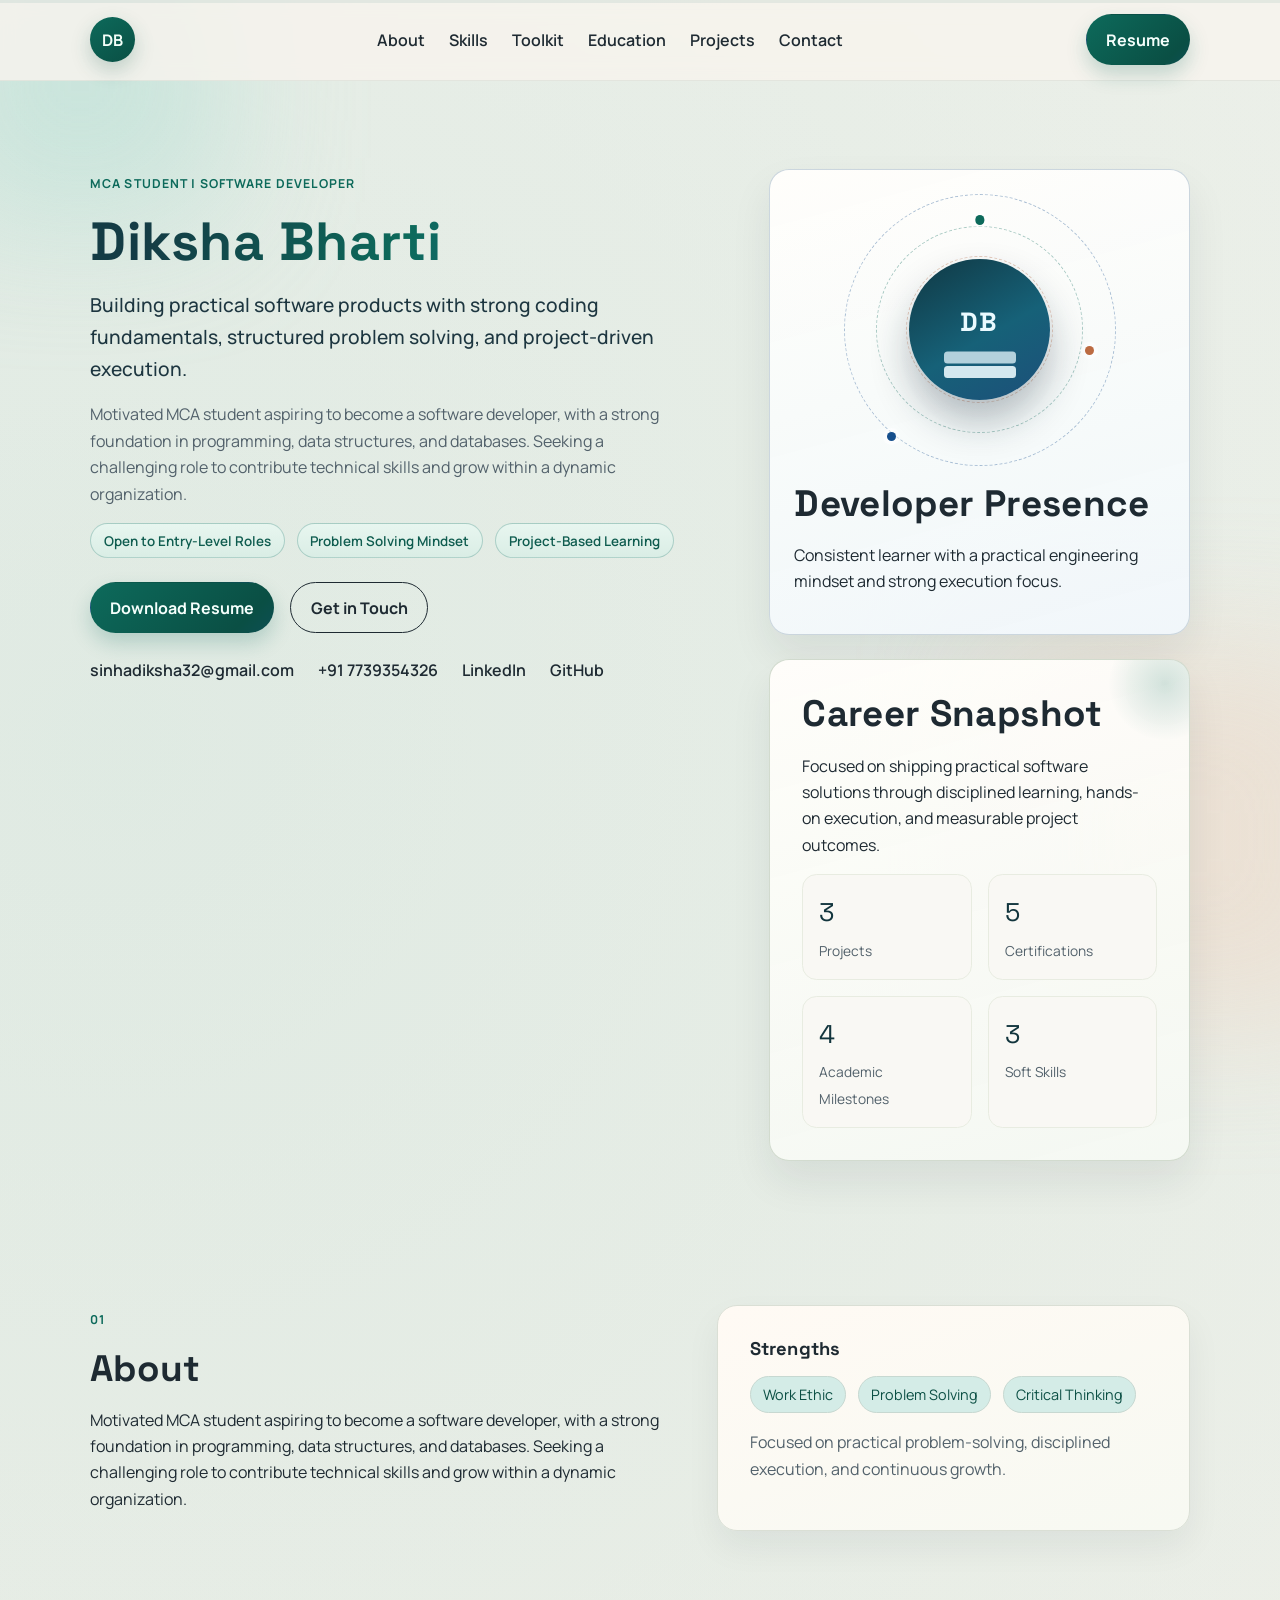
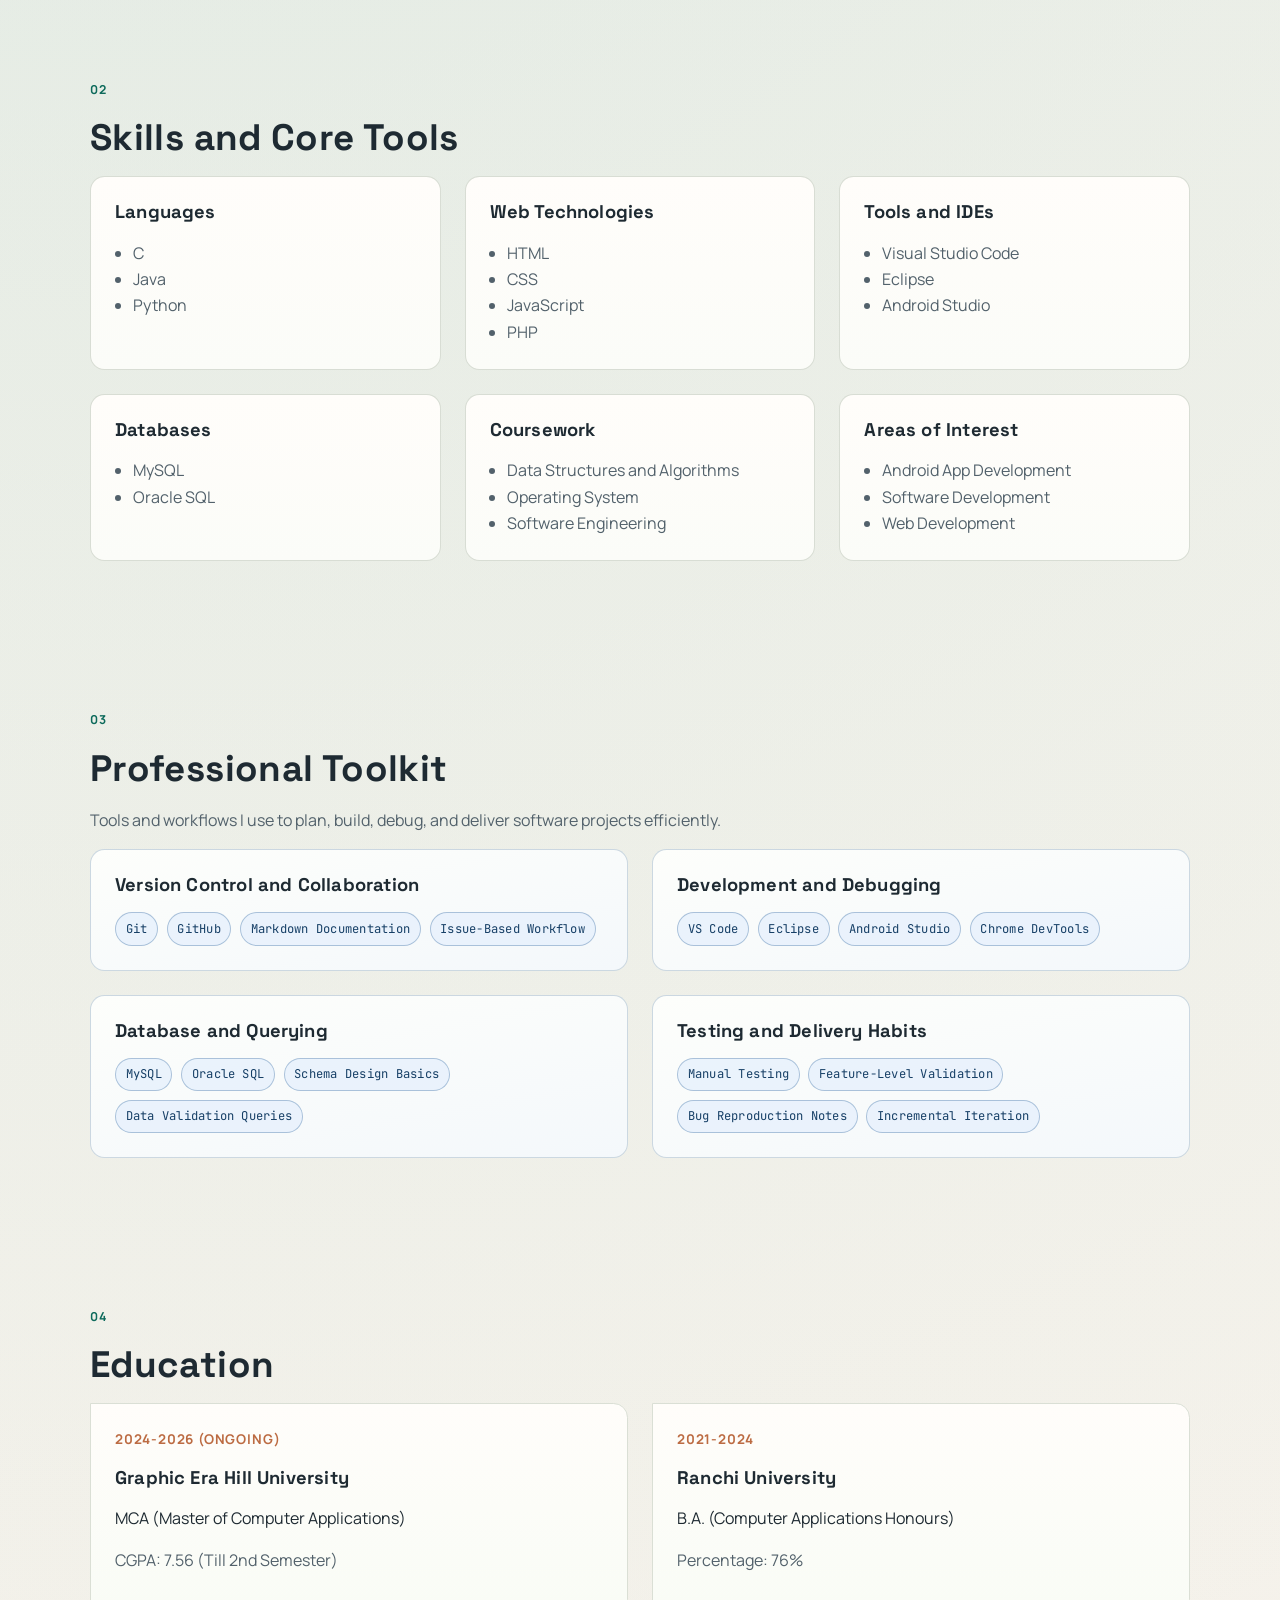
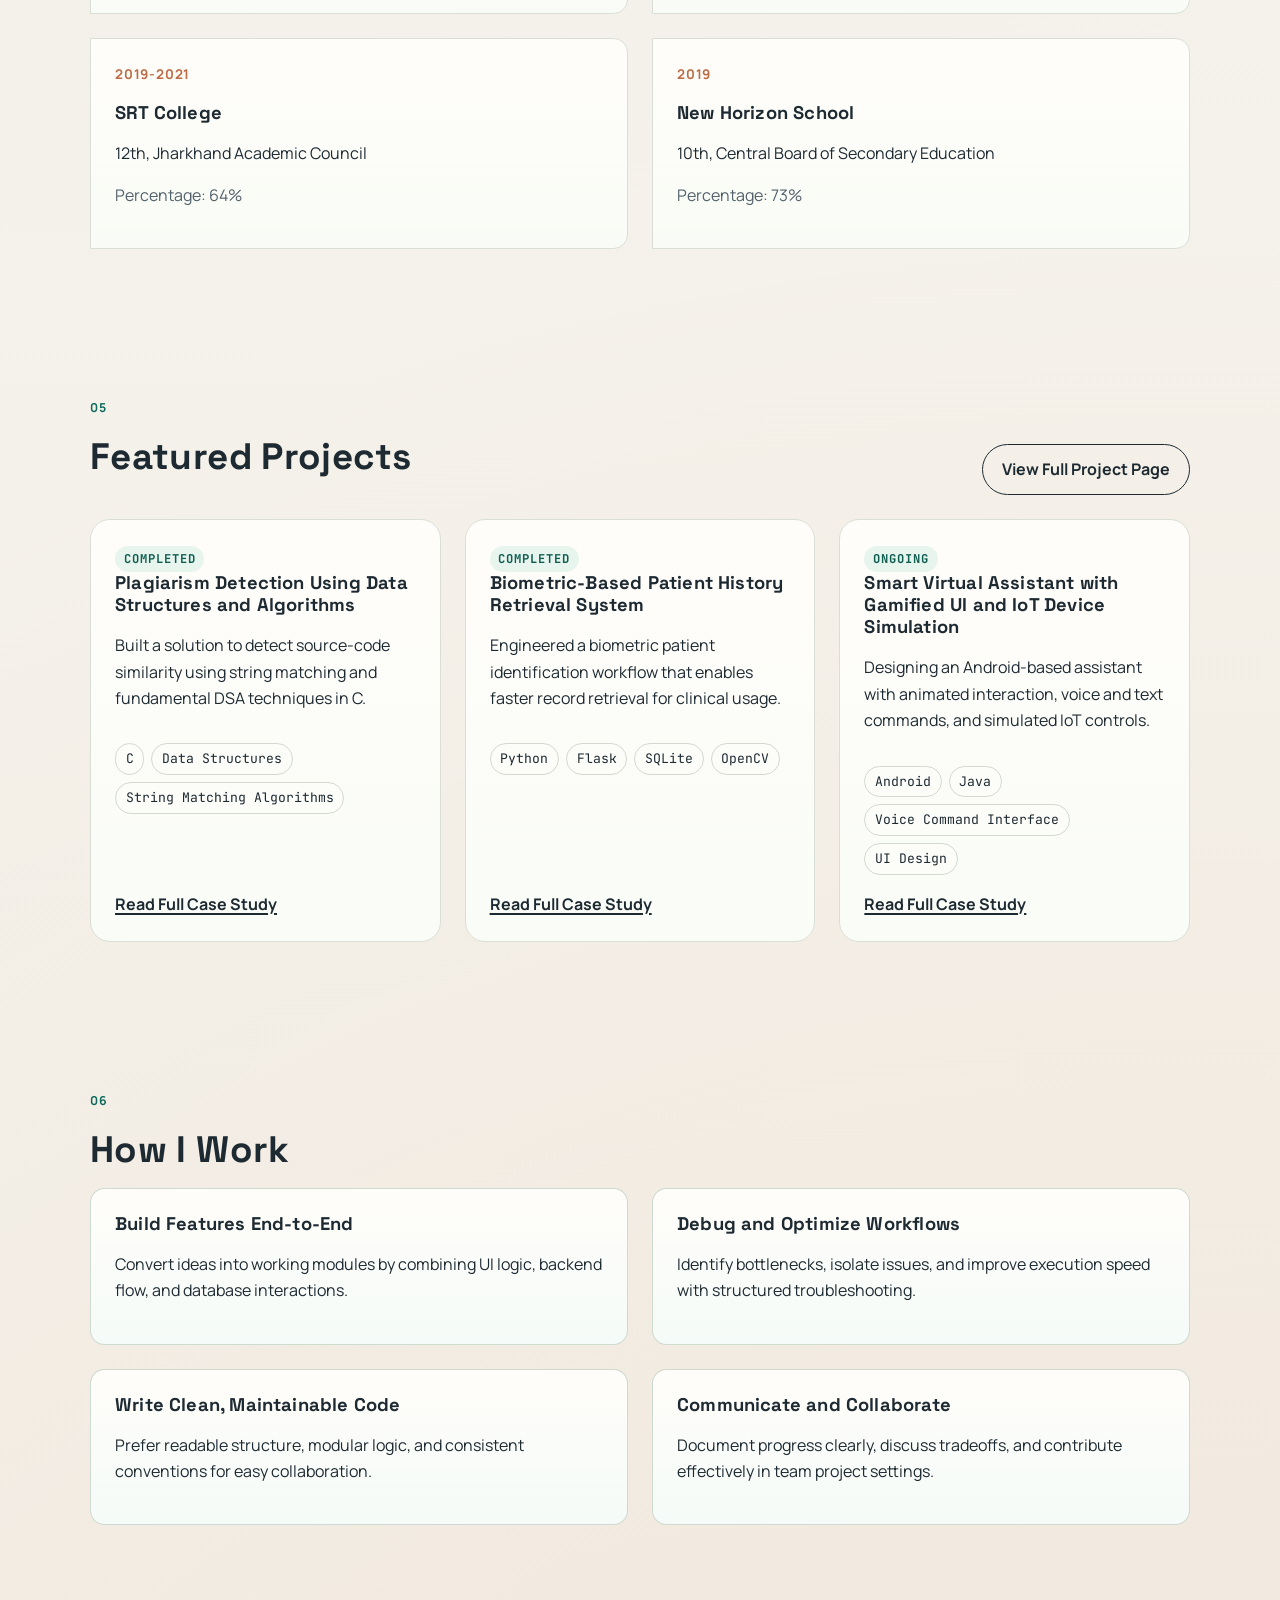
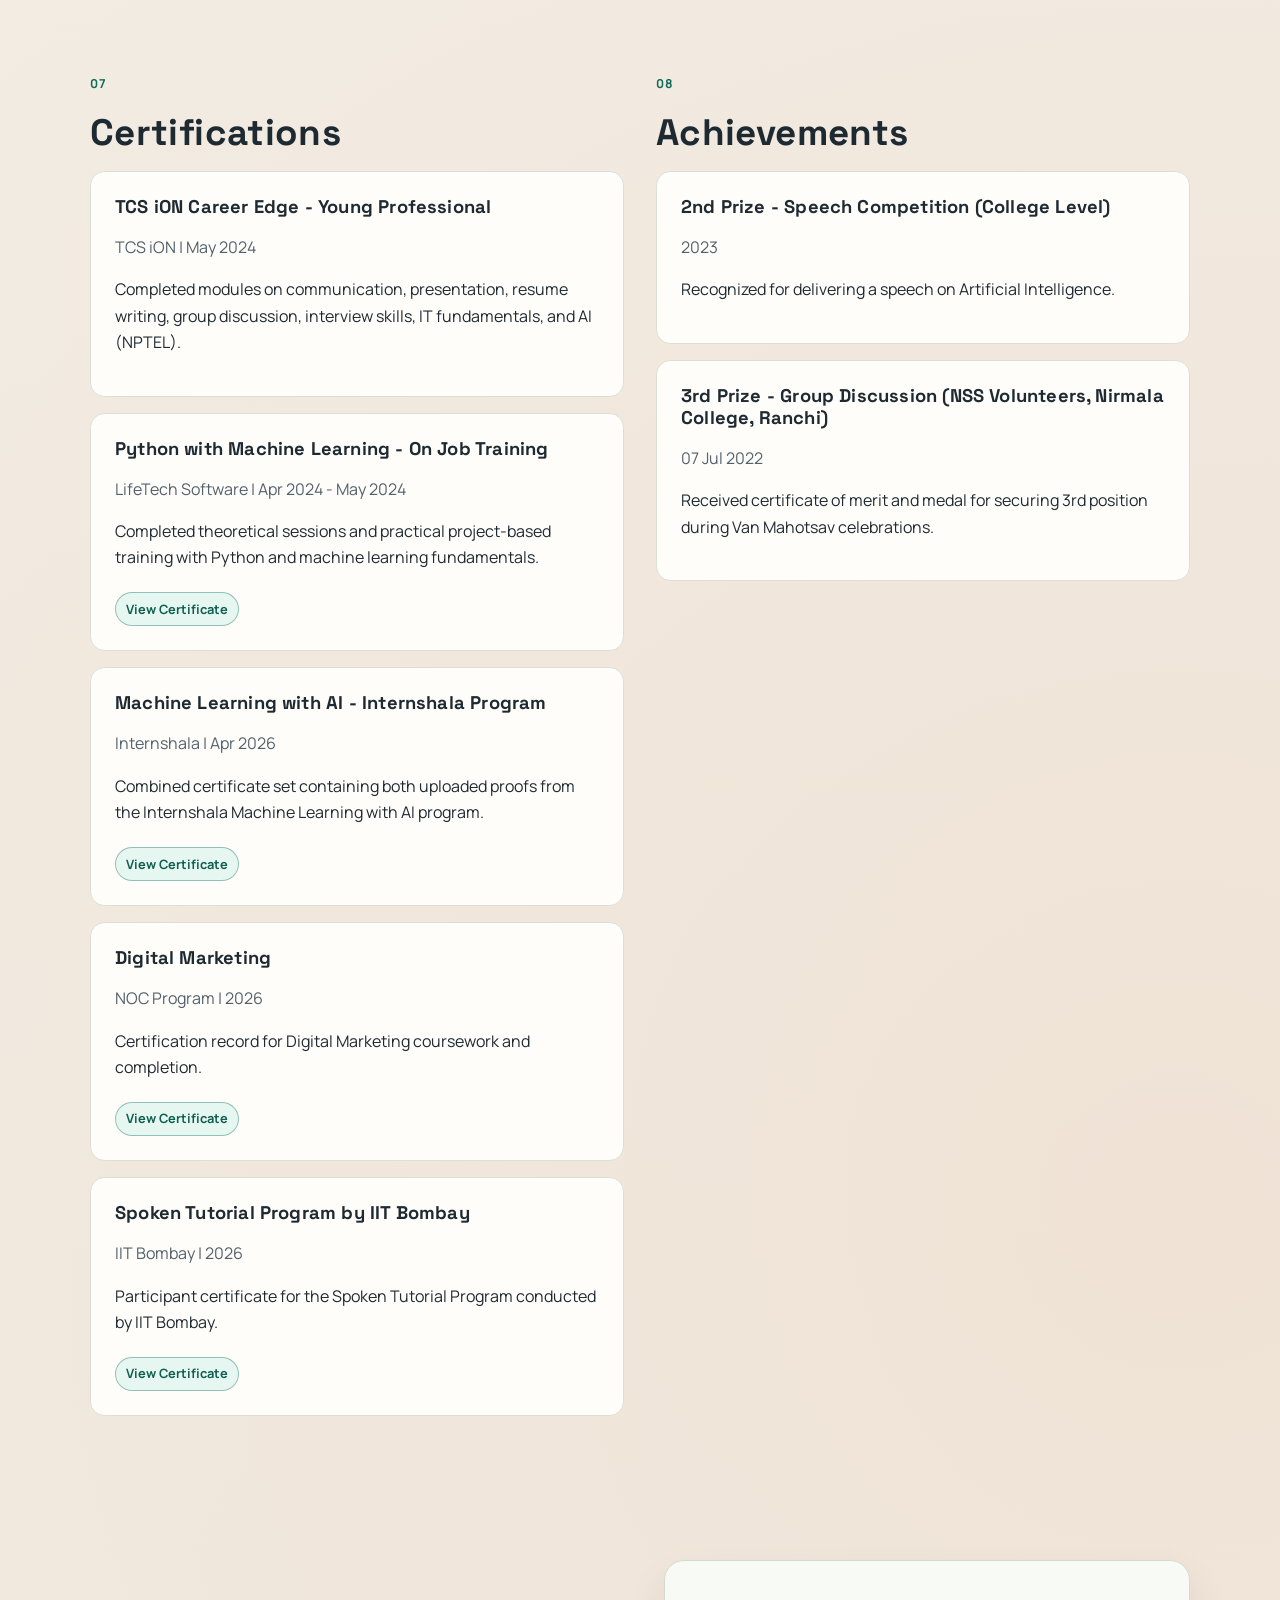
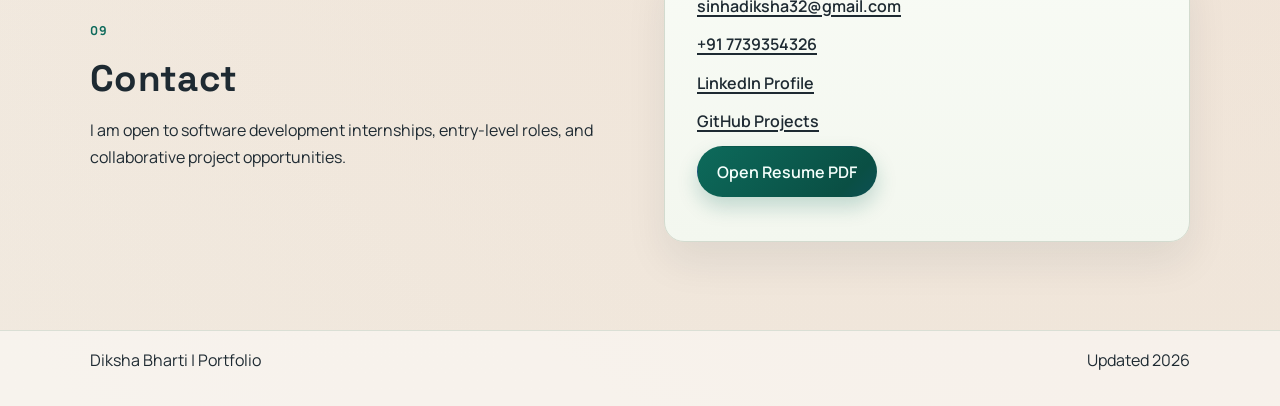
==== index.html @ 4d850cbb "Initial commit: interview-ready portfolio website" ====
<!DOCTYPE html>
<html lang="en">
<head>
  <meta charset="UTF-8">
  <meta name="viewport" content="width=device-width, initial-scale=1.0">
  <title>Diksha Bharti | Portfolio</title>
  <meta name="description" content="Portfolio of Diksha Bharti, MCA student and software developer aspirant.">
  <link rel="preconnect" href="https://fonts.googleapis.com">
  <link rel="preconnect" href="https://fonts.gstatic.com" crossorigin>
  <link href="https://fonts.googleapis.com/css2?family=JetBrains+Mono:wght@500;600&family=Manrope:wght@400;500;600;700;800&family=Space+Grotesk:wght@500;600;700&display=swap" rel="stylesheet">
  <link rel="stylesheet" href="assets/css/styles.css">
  <script src="assets/js/portfolio-data.js" defer></script>
  <script src="assets/js/main.js" defer></script>
</head>
<body>
  <a class="skip-link" href="#main-content">Skip to content</a>
  <div class="page-progress" aria-hidden="true">
    <span id="scrollProgressBar"></span>
  </div>

  <header class="site-header">
    <div class="layout-wrap nav-shell">
      <a class="brand-mark" href="index.html" aria-label="Diksha Bharti home">
        <span>DB</span>
      </a>
      <button class="nav-toggle" id="navToggle" type="button" aria-expanded="false" aria-controls="primaryNav">
        <span></span>
        <span></span>
        <span></span>
        <span class="sr-only">Toggle navigation</span>
      </button>
      <nav id="primaryNav" aria-label="Primary navigation">
        <ul class="nav-list">
          <li><a class="nav-link" href="#about">About</a></li>
          <li><a class="nav-link" href="#skills">Skills</a></li>
          <li><a class="nav-link" href="#toolkit">Toolkit</a></li>
          <li><a class="nav-link" href="#education">Education</a></li>
          <li><a class="nav-link" href="projects.html">Projects</a></li>
          <li><a class="nav-link" href="#contact">Contact</a></li>
        </ul>
      </nav>
      <a class="btn btn-solid resume-link" href="assets/docs/Resume_Diksha.pdf" target="_blank" rel="noopener">Resume</a>
    </div>
  </header>

  <main id="main-content">
    <section class="hero section-frame reveal">
      <div class="layout-wrap hero-grid">
        <div class="hero-copy">
          <p class="eyebrow" id="heroRole">Software Developer Aspirant</p>
          <h1 id="heroName">Diksha Bharti</h1>
          <p class="hero-subtitle" id="heroSubtitle"></p>
          <p class="hero-summary" id="heroObjective"></p>
          <ul class="signal-strip" aria-label="Professional highlights">
            <li>Open to Entry-Level Roles</li>
            <li>Problem Solving Mindset</li>
            <li>Project-Based Learning</li>
          </ul>
          <div class="hero-actions">
            <a class="btn btn-solid resume-link" href="assets/docs/Resume_Diksha.pdf" target="_blank" rel="noopener">Download Resume</a>
            <a class="btn btn-outline" href="#contact">Get in Touch</a>
          </div>
          <ul class="contact-inline" aria-label="Primary contacts">
            <li><a id="contactEmailInline" href="#">Email</a></li>
            <li><a id="contactPhoneInline" href="#">Phone</a></li>
            <li><a id="contactLinkedinInline" href="#" target="_blank" rel="noopener">LinkedIn</a></li>
            <li><a id="contactGithubInline" href="#" target="_blank" rel="noopener">GitHub</a></li>
          </ul>
        </div>
        <div class="hero-side">
          <article class="avatar-card reveal">
            <div class="avatar-stage" role="img" aria-label="Animated developer avatar illustration">
              <span class="avatar-orbit orbit-a"></span>
              <span class="avatar-orbit orbit-b"></span>
              <span class="avatar-orbit orbit-c"></span>
              <span class="avatar-dot dot-a"></span>
              <span class="avatar-dot dot-b"></span>
              <span class="avatar-dot dot-c"></span>
              <div class="avatar-core">
                <span class="avatar-initials">DB</span>
                <span class="avatar-laptop"></span>
              </div>
            </div>
            <h2>Developer Presence</h2>
            <p>Consistent learner with a practical engineering mindset and strong execution focus.</p>
          </article>
          <aside class="hero-panel reveal">
            <h2>Career Snapshot</h2>
            <p id="careerSnapshotText"></p>
            <div class="snapshot-grid">
              <article>
                <span class="snapshot-value" id="snapshotProjects"></span>
                <span class="snapshot-label">Projects</span>
              </article>
              <article>
                <span class="snapshot-value" id="snapshotCertifications"></span>
                <span class="snapshot-label">Certifications</span>
              </article>
              <article>
                <span class="snapshot-value" id="snapshotEducation"></span>
                <span class="snapshot-label">Academic Milestones</span>
              </article>
              <article>
                <span class="snapshot-value" id="snapshotSoftSkills"></span>
                <span class="snapshot-label">Soft Skills</span>
              </article>
            </div>
          </aside>
        </div>
      </div>
    </section>

    <section id="about" class="section-frame reveal">
      <div class="layout-wrap split-layout">
        <div>
          <p class="section-kicker">01</p>
          <h2>About</h2>
          <p id="aboutText"></p>
        </div>
        <div class="card-panel">
          <h3>Strengths</h3>
          <ul id="softSkillsList" class="pill-list"></ul>
          <p class="muted-text">Focused on practical problem-solving, disciplined execution, and continuous growth.</p>
        </div>
      </div>
    </section>

    <section id="skills" class="section-frame reveal">
      <div class="layout-wrap">
        <p class="section-kicker">02</p>
        <h2>Skills and Core Tools</h2>
        <div id="skillsGrid" class="skills-grid"></div>
      </div>
    </section>

    <section id="toolkit" class="section-frame reveal">
      <div class="layout-wrap">
        <p class="section-kicker">03</p>
        <h2>Professional Toolkit</h2>
        <p class="section-intro">Tools and workflows I use to plan, build, debug, and deliver software projects efficiently.</p>
        <div id="toolkitGrid" class="toolkit-grid"></div>
      </div>
    </section>

    <section id="education" class="section-frame reveal">
      <div class="layout-wrap">
        <p class="section-kicker">04</p>
        <h2>Education</h2>
        <div id="educationList" class="education-grid"></div>
      </div>
    </section>

    <section class="section-frame reveal">
      <div class="layout-wrap">
        <div class="section-header-row">
          <div>
            <p class="section-kicker">05</p>
            <h2>Featured Projects</h2>
          </div>
          <a class="btn btn-outline" href="projects.html">View Full Project Page</a>
        </div>
        <div id="featuredProjectsGrid" class="projects-grid"></div>
      </div>
    </section>

    <section class="section-frame reveal">
      <div class="layout-wrap">
        <p class="section-kicker">06</p>
        <h2>How I Work</h2>
        <div id="capabilityList" class="capability-grid"></div>
      </div>
    </section>

    <section class="section-frame reveal">
      <div class="layout-wrap dual-grid">
        <div>
          <p class="section-kicker">07</p>
          <h2>Certifications</h2>
          <div id="certificationsList" class="stack-list"></div>
        </div>
        <div>
          <p class="section-kicker">08</p>
          <h2>Achievements</h2>
          <div id="achievementsList" class="stack-list"></div>
        </div>
      </div>
    </section>

    <section id="contact" class="section-frame reveal contact-section">
      <div class="layout-wrap contact-grid">
        <div>
          <p class="section-kicker">09</p>
          <h2>Contact</h2>
          <p>I am open to software development internships, entry-level roles, and collaborative project opportunities.</p>
        </div>
        <div class="contact-card">
          <a id="contactEmailMain" href="#"></a>
          <a id="contactPhoneMain" href="#"></a>
          <a id="contactLinkedinMain" href="#" target="_blank" rel="noopener">LinkedIn Profile</a>
          <a id="contactGithubMain" href="#" target="_blank" rel="noopener">GitHub Profile</a>
          <a class="btn btn-solid resume-link" href="assets/docs/Resume_Diksha.pdf" target="_blank" rel="noopener">Open Resume PDF</a>
        </div>
      </div>
    </section>
  </main>

  <footer class="site-footer">
    <div class="layout-wrap footer-row">
      <p><span id="footerName">Diksha Bharti</span> | Portfolio</p>
      <p id="footerYear"></p>
    </div>
  </footer>
</body>
</html>
---- assets/css/styles.css ----
:root {
  --bg-main: #f5f2eb;
  --bg-section: #fffdfa;
  --ink-main: #1e2a32;
  --ink-soft: #52616b;
  --accent: #0d6a5b;
  --accent-soft: #d4ece7;
  --accent-2: #bc6b42;
  --accent-3: #164f8c;
  --line: #dadfd5;
  --radius-lg: 1.25rem;
  --radius-md: 0.9rem;
  --radius-sm: 0.65rem;
  --shadow-soft: 0 20px 40px rgba(30, 42, 50, 0.08);
  --shadow-lift: 0 22px 46px rgba(17, 31, 40, 0.14);
  --space-1: 0.5rem;
  --space-2: 0.75rem;
  --space-3: 1rem;
  --space-4: 1.5rem;
  --space-5: 2rem;
  --space-6: 3rem;
  --space-7: 4.5rem;
}

*,
*::before,
*::after {
  box-sizing: border-box;
}

html {
  scroll-behavior: smooth;
  scrollbar-color: #6f8f86 #e9ece3;
}

body {
  margin: 0;
  font-family: "Manrope", "Segoe UI", sans-serif;
  background:
    radial-gradient(circle at 9% 11%, rgba(141, 201, 189, 0.22), transparent 44%),
    radial-gradient(circle at 92% 88%, rgba(228, 174, 141, 0.2), transparent 42%),
    linear-gradient(180deg, #f7f4ee 0%, #f2efe7 100%);
  color: var(--ink-main);
  line-height: 1.65;
  position: relative;
}

body::before,
body::after {
  content: "";
  position: fixed;
  z-index: -1;
  filter: blur(70px);
  opacity: 0.38;
  pointer-events: none;
}

body::before {
  width: 18rem;
  height: 18rem;
  top: -4rem;
  left: -4rem;
  background: #9dd8cc;
  animation: floatBlobA 18s ease-in-out infinite alternate;
}

body::after {
  width: 24rem;
  height: 24rem;
  bottom: -8rem;
  right: -6rem;
  background: #f0cdb8;
  animation: floatBlobB 22s ease-in-out infinite alternate;
}

h1,
h2,
h3 {
  margin: 0 0 var(--space-3);
  line-height: 1.2;
  font-family: "Space Grotesk", "Manrope", sans-serif;
  font-weight: 700;
  letter-spacing: 0.01em;
}

h1 {
  font-size: clamp(2rem, 4.2vw, 3.7rem);
}

#heroName {
  background: linear-gradient(110deg, #143c45 10%, #0d6a5b 50%, #1f5c95 90%);
  -webkit-background-clip: text;
  background-clip: text;
  color: transparent;
}

h2 {
  font-size: clamp(1.5rem, 3vw, 2.3rem);
}

h3 {
  font-size: 1.15rem;
}

p {
  margin: 0 0 var(--space-3);
  color: var(--ink-main);
}

a {
  color: var(--ink-main);
  text-decoration-thickness: 2px;
  text-underline-offset: 0.18em;
}

a:hover {
  color: var(--accent);
}

a:focus-visible,
button:focus-visible {
  outline: 3px solid var(--accent-2);
  outline-offset: 3px;
}

.skip-link {
  position: absolute;
  left: -999px;
  top: 0;
  padding: 0.7rem 1rem;
  background: var(--ink-main);
  color: #fff;
  z-index: 1000;
}

.skip-link:focus {
  left: var(--space-3);
}

.layout-wrap {
  width: min(1100px, calc(100% - 2rem));
  margin: 0 auto;
}

.sr-only {
  position: absolute;
  width: 1px;
  height: 1px;
  padding: 0;
  margin: -1px;
  overflow: hidden;
  clip: rect(0, 0, 0, 0);
  white-space: nowrap;
  border: 0;
}

.page-progress {
  position: fixed;
  top: 0;
  left: 0;
  width: 100%;
  height: 3px;
  z-index: 120;
  background: rgba(13, 106, 91, 0.08);
}

.page-progress span {
  display: block;
  width: 0;
  height: 100%;
  background: linear-gradient(90deg, var(--accent), var(--accent-2), var(--accent-3));
  transition: width 0.12s linear;
}

.site-header {
  position: sticky;
  top: 0;
  z-index: 50;
  border-bottom: 1px solid rgba(218, 223, 213, 0.64);
  background: rgba(247, 244, 238, 0.84);
  backdrop-filter: blur(10px);
  transition: border-color 0.3s ease, box-shadow 0.3s ease, background 0.3s ease;
}

.site-header.is-scrolled {
  background: rgba(250, 247, 241, 0.93);
  border-bottom-color: rgba(193, 206, 196, 0.9);
  box-shadow: 0 8px 22px rgba(27, 37, 44, 0.08);
}

.nav-shell {
  display: flex;
  align-items: center;
  justify-content: space-between;
  gap: var(--space-4);
  padding: 0.9rem 0;
  position: relative;
}

.brand-mark {
  width: 2.8rem;
  height: 2.8rem;
  display: grid;
  place-items: center;
  border-radius: 50%;
  text-decoration: none;
  font-weight: 700;
  background: linear-gradient(145deg, var(--accent), #0a4f44);
  color: #f4fff9;
  box-shadow: 0 8px 20px rgba(10, 79, 68, 0.22);
  transition: transform 0.35s ease, box-shadow 0.35s ease;
}

.brand-mark:hover {
  transform: translateY(-2px) rotate(-4deg);
  box-shadow: 0 14px 24px rgba(10, 79, 68, 0.3);
}

.nav-list {
  margin: 0;
  padding: 0;
  list-style: none;
  display: flex;
  flex-wrap: wrap;
  gap: var(--space-4);
}

.nav-toggle {
  display: none;
  width: 2.75rem;
  height: 2.75rem;
  border: 1px solid rgba(30, 42, 50, 0.2);
  border-radius: 0.75rem;
  background: rgba(255, 255, 255, 0.82);
  cursor: pointer;
  padding: 0.55rem 0.5rem;
  align-items: center;
  justify-content: center;
  gap: 0.23rem;
  flex-direction: column;
}

.nav-toggle > span:not(.sr-only) {
  display: block;
  width: 1.2rem;
  height: 2px;
  background: #1b343e;
  border-radius: 999px;
  transition: transform 0.25s ease, opacity 0.25s ease;
}

.nav-toggle[aria-expanded="true"] span:nth-child(1) {
  transform: translateY(6px) rotate(45deg);
}

.nav-toggle[aria-expanded="true"] span:nth-child(2) {
  opacity: 0;
}

.nav-toggle[aria-expanded="true"] span:nth-child(3) {
  transform: translateY(-6px) rotate(-45deg);
}

.nav-list a {
  text-decoration: none;
  font-weight: 600;
  color: var(--ink-main);
  position: relative;
  padding-bottom: 0.25rem;
  transition: color 0.25s ease;
}

.nav-list a::after {
  content: "";
  position: absolute;
  left: 0;
  bottom: 0;
  width: 100%;
  height: 2px;
  background: linear-gradient(90deg, var(--accent), var(--accent-2));
  transform: scaleX(0);
  transform-origin: left;
  transition: transform 0.25s ease;
}

.nav-list a:hover::after,
.nav-list a[aria-current="page"]::after,
.nav-list a.is-active::after {
  transform: scaleX(1);
}

.nav-list a[aria-current="page"] {
  color: var(--accent);
}

.nav-list a.is-active {
  color: var(--accent);
}

.section-frame {
  padding: var(--space-7) 0;
}

.section-frame,
section {
  scroll-margin-top: 7rem;
}

.hero {
  padding-top: calc(var(--space-7) + 1rem);
}

.hero-grid {
  display: grid;
  grid-template-columns: 1.2fr 0.8fr;
  gap: var(--space-6);
  align-items: start;
}

.hero-side {
  display: grid;
  gap: var(--space-4);
}

.avatar-card {
  position: relative;
  background: linear-gradient(165deg, rgba(255, 254, 251, 0.97), rgba(241, 247, 251, 0.95));
  border: 1px solid rgba(201, 212, 221, 0.95);
  border-radius: var(--radius-lg);
  box-shadow: var(--shadow-soft);
  padding: var(--space-4);
  overflow: hidden;
}

.avatar-stage {
  width: min(100%, 17rem);
  aspect-ratio: 1 / 1;
  margin: 0 auto var(--space-3);
  position: relative;
  display: grid;
  place-items: center;
}

.avatar-orbit {
  position: absolute;
  border-radius: 50%;
  border: 1px dashed rgba(22, 79, 140, 0.35);
}

.orbit-a {
  width: 100%;
  height: 100%;
  animation: spinOrbit 14s linear infinite;
}

.orbit-b {
  width: 76%;
  height: 76%;
  border-color: rgba(13, 106, 91, 0.35);
  animation: spinOrbitReverse 11s linear infinite;
}

.orbit-c {
  width: 54%;
  height: 54%;
  border-color: rgba(188, 107, 66, 0.35);
  animation: spinOrbit 8s linear infinite;
}

.avatar-dot {
  position: absolute;
  width: 0.58rem;
  height: 0.58rem;
  border-radius: 50%;
  box-shadow: 0 0 0 4px rgba(255, 255, 255, 0.45);
}

.dot-a {
  top: 8%;
  left: 50%;
  background: var(--accent);
  transform: translateX(-50%);
}

.dot-b {
  top: 56%;
  right: 8%;
  background: var(--accent-2);
}

.dot-c {
  bottom: 9%;
  left: 16%;
  background: var(--accent-3);
}

.avatar-core {
  width: 8.8rem;
  height: 8.8rem;
  border-radius: 50%;
  background: linear-gradient(150deg, #103843 0%, #166178 55%, #1d4f7a 100%);
  box-shadow: 0 22px 38px rgba(18, 39, 54, 0.3);
  display: grid;
  place-items: center;
  position: relative;
  animation: avatarFloat 5.4s ease-in-out infinite;
}

.avatar-initials {
  font-family: "Space Grotesk", sans-serif;
  font-size: 1.65rem;
  font-weight: 700;
  letter-spacing: 0.08em;
  color: #eafaff;
  transform: translateY(-0.45rem);
}

.avatar-laptop {
  position: absolute;
  bottom: 1.4rem;
  width: 4.5rem;
  height: 0.75rem;
  border-radius: 0.22rem;
  background: #d4e8ef;
  box-shadow: 0 -0.9rem 0 0 #b3d1dc;
}

.eyebrow,
.section-kicker {
  display: inline-block;
  margin-bottom: var(--space-3);
  font-weight: 700;
  letter-spacing: 0.09em;
  text-transform: uppercase;
  color: var(--accent);
  font-size: 0.77rem;
}

.hero-subtitle {
  font-size: 1.2rem;
  max-width: 58ch;
  color: #1d3640;
  font-weight: 500;
}

.hero-summary {
  color: var(--ink-soft);
  max-width: 60ch;
}

.section-intro {
  color: var(--ink-soft);
  max-width: 72ch;
}

.signal-strip {
  margin: 0 0 var(--space-4);
  padding: 0;
  list-style: none;
  display: flex;
  flex-wrap: wrap;
  gap: var(--space-2);
}

.signal-strip li {
  padding: 0.35rem 0.8rem;
  border-radius: 999px;
  border: 1px solid rgba(13, 106, 91, 0.25);
  background: linear-gradient(180deg, rgba(232, 247, 241, 0.88), rgba(216, 237, 229, 0.88));
  color: #0f5c4f;
  font-size: 0.84rem;
  font-weight: 600;
  animation: badgePulse 5.6s ease-in-out infinite;
}

.signal-strip li:nth-child(2) {
  animation-delay: 0.7s;
}

.signal-strip li:nth-child(3) {
  animation-delay: 1.4s;
}

.hero-actions {
  display: flex;
  flex-wrap: wrap;
  gap: var(--space-3);
  margin: var(--space-4) 0;
}

.btn {
  border: 1px solid transparent;
  border-radius: 999px;
  padding: 0.7rem 1.2rem;
  text-decoration: none;
  font-weight: 700;
  transition: transform 0.22s ease, box-shadow 0.22s ease, border-color 0.22s ease, color 0.22s ease;
}

.btn:hover {
  transform: translateY(-2px);
  box-shadow: 0 13px 20px rgba(30, 42, 50, 0.14);
}

.btn-solid {
  background: linear-gradient(135deg, var(--accent), #0a4f44, #164f8c);
  background-size: 165% 165%;
  color: #f5fffc;
  box-shadow: 0 10px 20px rgba(13, 106, 91, 0.22);
  animation: gradientFlow 8s ease infinite;
}

.btn-outline {
  border-color: var(--ink-main);
  color: var(--ink-main);
  background: transparent;
}

.btn-outline:hover {
  border-color: var(--accent);
  color: var(--accent);
}

.contact-inline {
  margin: var(--space-2) 0 0;
  padding: 0;
  list-style: none;
  display: flex;
  flex-wrap: wrap;
  gap: var(--space-4);
}

.contact-inline a {
  font-weight: 600;
  position: relative;
  text-decoration: none;
}

.contact-inline a::after {
  content: "";
  position: absolute;
  left: 0;
  bottom: -0.08rem;
  width: 100%;
  height: 2px;
  background: linear-gradient(90deg, var(--accent), var(--accent-2));
  transform: scaleX(0);
  transform-origin: left;
  transition: transform 0.2s ease;
}

.contact-inline a:hover::after {
  transform: scaleX(1);
}

.hero-panel {
  position: relative;
  background: linear-gradient(165deg, rgba(255, 253, 250, 0.97), rgba(245, 249, 243, 0.94));
  border: 1px solid rgba(206, 216, 202, 0.9);
  border-radius: var(--radius-lg);
  box-shadow: var(--shadow-soft);
  padding: var(--space-5);
  overflow: hidden;
}

.hero-panel::before {
  content: "";
  position: absolute;
  width: 7rem;
  height: 7rem;
  border-radius: 50%;
  background: radial-gradient(circle, rgba(13, 106, 91, 0.18) 0%, rgba(13, 106, 91, 0) 72%);
  top: -2rem;
  right: -2rem;
  animation: pulseRing 6s ease-in-out infinite;
}

.snapshot-grid {
  display: grid;
  grid-template-columns: 1fr 1fr;
  gap: var(--space-3);
}

.snapshot-grid article {
  background: #f9f8f4;
  border: 1px solid #e8ece1;
  border-radius: var(--radius-md);
  padding: var(--space-3);
  transition: transform 0.25s ease, box-shadow 0.25s ease;
}

.snapshot-grid article:hover {
  transform: translateY(-3px);
  box-shadow: 0 12px 24px rgba(23, 32, 38, 0.1);
}

.snapshot-value {
  display: block;
  font-family: "Space Grotesk", sans-serif;
  font-size: 1.6rem;
  margin-bottom: 0.2rem;
  color: #12353d;
  transition: color 0.25s ease;
}

.snapshot-grid article:hover .snapshot-value {
  color: var(--accent);
}

.snapshot-label {
  color: var(--ink-soft);
  font-size: 0.86rem;
}

.split-layout {
  display: grid;
  grid-template-columns: 1.1fr 0.9fr;
  gap: var(--space-6);
  align-items: start;
}

.card-panel {
  padding: var(--space-5);
  border-radius: var(--radius-lg);
  background: linear-gradient(160deg, #fffaf4, #f7f9f2);
  border: 1px solid var(--line);
  box-shadow: 0 16px 35px rgba(25, 37, 44, 0.06);
  transition: transform 0.28s ease, box-shadow 0.28s ease;
}

.card-panel:hover {
  transform: translateY(-4px);
  box-shadow: var(--shadow-lift);
}

.card-panel.compact a {
  display: block;
  margin-bottom: var(--space-2);
}

.pill-list {
  list-style: none;
  margin: 0 0 var(--space-3);
  padding: 0;
  display: flex;
  flex-wrap: wrap;
  gap: var(--space-2);
}

.pill-list li {
  border: 1px solid #c7d8d1;
  background: var(--accent-soft);
  color: #0b4f44;
  border-radius: 999px;
  padding: 0.35rem 0.75rem;
  font-size: 0.9rem;
}

.skills-grid {
  display: grid;
  grid-template-columns: repeat(3, minmax(0, 1fr));
  gap: var(--space-4);
}

.skill-card {
  background: linear-gradient(180deg, #fffdfa, #fbfcf8);
  border-radius: var(--radius-md);
  border: 1px solid rgba(214, 220, 210, 0.95);
  padding: var(--space-4);
  transition: transform 0.27s ease, box-shadow 0.27s ease, border-color 0.27s ease;
}

.skill-card:hover {
  transform: translateY(-5px);
  border-color: rgba(13, 106, 91, 0.42);
  box-shadow: 0 16px 28px rgba(15, 31, 39, 0.1);
}

.skill-card ul {
  margin: 0;
  padding-left: 1.1rem;
  color: var(--ink-soft);
}

.toolkit-grid {
  display: grid;
  grid-template-columns: repeat(2, minmax(0, 1fr));
  gap: var(--space-4);
}

.toolkit-card {
  background: linear-gradient(170deg, #fdfefb 0%, #f4f8fb 100%);
  border: 1px solid rgba(199, 212, 222, 0.9);
  border-radius: var(--radius-md);
  padding: var(--space-4);
  transition: transform 0.25s ease, box-shadow 0.25s ease;
}

.toolkit-card:hover {
  transform: translateY(-4px);
  box-shadow: 0 14px 28px rgba(14, 33, 47, 0.12);
}

.toolkit-chip-list {
  list-style: none;
  margin: 0;
  padding: 0;
  display: flex;
  flex-wrap: wrap;
  gap: 0.55rem;
}

.toolkit-chip-list li {
  font-family: "JetBrains Mono", "Consolas", monospace;
  font-size: 0.76rem;
  letter-spacing: 0.02em;
  padding: 0.35rem 0.6rem;
  border-radius: 999px;
  border: 1px solid rgba(22, 79, 140, 0.3);
  background: rgba(231, 241, 253, 0.8);
  color: #163f66;
}

.education-grid {
  display: grid;
  grid-template-columns: repeat(2, minmax(0, 1fr));
  gap: var(--space-4);
}

.timeline-card {
  border-left: 4px solid var(--accent);
  background: linear-gradient(180deg, #fffdfa, #f9fcf6);
  border-radius: 0 var(--radius-md) var(--radius-md) 0;
  border: 1px solid var(--line);
  padding: var(--space-4);
  transition: transform 0.27s ease, box-shadow 0.27s ease;
}

.timeline-card:hover {
  transform: translateY(-4px);
  box-shadow: 0 14px 30px rgba(16, 31, 40, 0.1);
}

.timeline-date {
  font-size: 0.84rem;
  letter-spacing: 0.06em;
  font-weight: 700;
  color: var(--accent-2);
  text-transform: uppercase;
}

.section-header-row {
  display: flex;
  justify-content: space-between;
  align-items: end;
  gap: var(--space-4);
  margin-bottom: var(--space-4);
}

.projects-grid {
  display: grid;
  grid-template-columns: repeat(3, minmax(0, 1fr));
  gap: var(--space-4);
}

.project-card {
  background: linear-gradient(180deg, #fffdfa, #f9fcf7);
  border: 1px solid var(--line);
  border-radius: var(--radius-lg);
  padding: var(--space-4);
  display: flex;
  flex-direction: column;
  gap: var(--space-3);
  transition: transform 0.3s ease, box-shadow 0.3s ease, border-color 0.3s ease;
}

.project-card:hover {
  transform: translateY(-6px);
  border-color: rgba(13, 106, 91, 0.38);
  box-shadow: var(--shadow-lift);
}

.project-card-head h3 {
  margin-bottom: 0;
}

.status-badge {
  display: inline-block;
  margin: 0;
  background: #e8f5ef;
  color: #0f5f51;
  padding: 0.2rem 0.55rem;
  border-radius: 999px;
  font-family: "JetBrains Mono", "Consolas", monospace;
  font-size: 0.76rem;
  font-weight: 700;
  text-transform: uppercase;
  letter-spacing: 0.08em;
}

.chip-list {
  list-style: none;
  margin: 0;
  padding: 0;
  display: flex;
  flex-wrap: wrap;
  gap: 0.45rem;
}

.chip-list li {
  font-family: "JetBrains Mono", "Consolas", monospace;
  padding: 0.25rem 0.6rem;
  border-radius: 999px;
  border: 1px solid #d4d9d0;
  background: #fcfdf9;
  font-size: 0.82rem;
}

.text-link {
  margin-top: auto;
  font-weight: 700;
}

.dual-grid {
  display: grid;
  grid-template-columns: 1fr 1fr;
  gap: var(--space-5);
}

.capability-grid {
  display: grid;
  grid-template-columns: repeat(2, minmax(0, 1fr));
  gap: var(--space-4);
}

.capability-card {
  background: linear-gradient(180deg, #fffdfa, #f5fbf8);
  border: 1px solid rgba(205, 216, 206, 0.95);
  border-radius: var(--radius-md);
  padding: var(--space-4);
  transition: transform 0.25s ease, box-shadow 0.25s ease;
}

.capability-card:hover {
  transform: translateY(-4px);
  box-shadow: 0 14px 28px rgba(16, 32, 40, 0.1);
}

.stack-list {
  display: grid;
  gap: var(--space-3);
}

.stack-item {
  padding: var(--space-4);
  border-radius: var(--radius-md);
  background: var(--bg-section);
  border: 1px solid var(--line);
  transition: transform 0.27s ease, box-shadow 0.27s ease;
}

.stack-item:hover {
  transform: translateY(-4px);
  box-shadow: 0 14px 30px rgba(15, 30, 39, 0.09);
}

.cert-link {
  display: inline-flex;
  margin-top: 0.35rem;
  padding: 0.34rem 0.62rem;
  border-radius: 999px;
  border: 1px solid rgba(13, 106, 91, 0.38);
  background: rgba(228, 245, 239, 0.9);
  color: #0f5f51;
  text-decoration: none;
  font-weight: 700;
  font-size: 0.8rem;
}

.cert-link:hover {
  border-color: rgba(13, 106, 91, 0.7);
  color: #0a4f44;
}

.contact-section {
  padding-bottom: calc(var(--space-7) + 1rem);
}

.contact-grid {
  display: grid;
  grid-template-columns: 1fr 1fr;
  gap: var(--space-6);
  align-items: center;
}

.contact-card {
  background: linear-gradient(180deg, #f8fbf5, #f3f7ef);
  border: 1px solid #d3dbcf;
  border-radius: var(--radius-lg);
  padding: var(--space-5);
  box-shadow: var(--shadow-soft);
  transition: transform 0.3s ease, box-shadow 0.3s ease;
}

.contact-card:hover {
  transform: translateY(-5px);
  box-shadow: var(--shadow-lift);
}

.contact-card a {
  display: block;
  width: fit-content;
  margin-bottom: var(--space-2);
  font-weight: 600;
}

.site-footer {
  border-top: 1px solid var(--line);
  background: rgba(255, 255, 255, 0.45);
}

.footer-row {
  display: flex;
  justify-content: space-between;
  gap: var(--space-4);
  padding: var(--space-3) 0;
  color: var(--ink-soft);
}

.projects-hero {
  display: grid;
  grid-template-columns: 1.1fr 0.9fr;
  gap: var(--space-6);
  align-items: start;
}

.tool-chip-row {
  display: flex;
  flex-wrap: wrap;
  gap: 0.45rem;
  margin: var(--space-2) 0 var(--space-3);
}

.tool-chip-row span {
  font-family: "JetBrains Mono", "Consolas", monospace;
  font-size: 0.74rem;
  border-radius: 999px;
  border: 1px solid rgba(15, 83, 72, 0.3);
  color: #0f5448;
  background: rgba(225, 243, 237, 0.9);
  padding: 0.3rem 0.52rem;
}

.project-detail-grid {
  display: grid;
  gap: var(--space-4);
}

.project-detail-card {
  background: linear-gradient(180deg, #fffdfa, #f9fcf8);
  border: 1px solid rgba(212, 219, 209, 0.95);
  border-radius: var(--radius-lg);
  padding: var(--space-5);
  box-shadow: var(--shadow-soft);
  opacity: 0;
  transform: translateY(16px);
  transition: opacity 0.6s ease, transform 0.6s ease, box-shadow 0.3s ease, border-color 0.3s ease;
}

.project-detail-card:hover {
  border-color: rgba(13, 106, 91, 0.36);
  box-shadow: var(--shadow-lift);
}

.project-detail-head {
  display: flex;
  flex-wrap: wrap;
  justify-content: space-between;
  gap: var(--space-3);
  align-items: start;
}

.project-detail-summary {
  color: var(--ink-soft);
  max-width: 90ch;
}

.project-detail-columns {
  display: grid;
  grid-template-columns: 1fr 1fr;
  gap: var(--space-4);
}

.highlight-list {
  margin: 0 0 var(--space-3);
  padding-left: 1.1rem;
}

.next-steps-card {
  background: linear-gradient(135deg, #0e5f52, #0b4e43, #124c87);
  background-size: 160% 160%;
  border-radius: var(--radius-lg);
  color: #f3fff8;
  padding: var(--space-6);
  animation: gradientFlow 10s ease infinite;
}

.next-steps-card p {
  color: #d9efe8;
}

.next-steps-card .btn {
  background: #f6fbf8;
  color: #0b4e43;
}

.muted-text {
  color: var(--ink-soft);
}

.link-row {
  display: flex;
  gap: var(--space-2);
  flex-wrap: wrap;
}

.reveal {
  opacity: 0;
  transform: translateY(18px);
  transition: opacity 0.7s ease, transform 0.7s ease;
  transition-delay: var(--reveal-delay, 0ms);
}

.reveal.is-visible,
.project-detail-card.is-visible {
  opacity: 1;
  transform: translateY(0);
}

@keyframes floatBlobA {
  0% {
    transform: translate(0, 0) scale(1);
  }
  100% {
    transform: translate(2.1rem, 1.6rem) scale(1.06);
  }
}

@keyframes floatBlobB {
  0% {
    transform: translate(0, 0) scale(1);
  }
  100% {
    transform: translate(-2.4rem, -1.8rem) scale(1.08);
  }
}

@keyframes gradientFlow {
  0% {
    background-position: 0% 50%;
  }
  50% {
    background-position: 100% 50%;
  }
  100% {
    background-position: 0% 50%;
  }
}

@keyframes pulseRing {
  0% {
    transform: scale(1);
    opacity: 0.2;
  }
  50% {
    transform: scale(1.15);
    opacity: 0.34;
  }
  100% {
    transform: scale(1);
    opacity: 0.2;
  }
}

@keyframes badgePulse {
  0%,
  100% {
    transform: translateY(0);
    box-shadow: none;
  }
  50% {
    transform: translateY(-2px);
    box-shadow: 0 8px 16px rgba(13, 106, 91, 0.16);
  }
}

@keyframes avatarFloat {
  0%,
  100% {
    transform: translateY(0);
  }
  50% {
    transform: translateY(-8px);
  }
}

@keyframes spinOrbit {
  0% {
    transform: rotate(0deg);
  }
  100% {
    transform: rotate(360deg);
  }
}

@keyframes spinOrbitReverse {
  0% {
    transform: rotate(360deg);
  }
  100% {
    transform: rotate(0deg);
  }
}

@media (max-width: 1024px) {
  .hero-grid,
  .split-layout,
  .projects-hero,
  .contact-grid {
    grid-template-columns: 1fr;
  }

  .skills-grid,
  .toolkit-grid,
  .projects-grid,
  .capability-grid,
  .education-grid,
  .dual-grid,
  .project-detail-columns {
    grid-template-columns: 1fr 1fr;
  }
}

@media (max-width: 900px) {
  body.mobile-nav-open {
    overflow: hidden;
  }

  .nav-toggle {
    display: inline-flex;
  }

  #primaryNav {
    position: absolute;
    top: calc(100% + 0.55rem);
    left: 0;
    right: 0;
    background: rgba(254, 253, 249, 0.98);
    border: 1px solid rgba(200, 208, 198, 0.95);
    border-radius: 0.95rem;
    box-shadow: 0 18px 36px rgba(15, 30, 37, 0.12);
    padding: 0.85rem;
    opacity: 0;
    pointer-events: none;
    transform: translateY(-8px);
    transition: opacity 0.2s ease, transform 0.2s ease;
  }

  #primaryNav.is-open {
    opacity: 1;
    pointer-events: auto;
    transform: translateY(0);
  }

  #primaryNav .nav-list {
    display: grid;
    gap: 0.7rem;
  }

  .resume-link {
    margin-left: auto;
  }
}

@media (max-width: 760px) {
  .nav-shell {
    gap: 0.65rem;
  }

  .skills-grid,
  .toolkit-grid,
  .projects-grid,
  .capability-grid,
  .education-grid,
  .dual-grid,
  .project-detail-columns {
    grid-template-columns: 1fr;
  }

  .section-frame {
    padding: var(--space-6) 0;
  }

  .hero {
    padding-top: var(--space-6);
  }

  .avatar-stage {
    width: min(100%, 14rem);
  }

  .hero-actions {
    width: 100%;
  }

  .hero-actions .btn {
    width: 100%;
    text-align: center;
  }

  .contact-inline {
    gap: var(--space-2);
  }

  .tool-chip-row span,
  .toolkit-chip-list li,
  .chip-list li {
    font-size: 0.7rem;
  }

  .signal-strip li {
    font-size: 0.78rem;
  }

  .footer-row {
    flex-direction: column;
    align-items: start;
  }
}

@media (prefers-reduced-motion: reduce) {
  *,
  *::before,
  *::after {
    animation-duration: 0.01ms !important;
    animation-iteration-count: 1 !important;
    transition-duration: 0.01ms !important;
    scroll-behavior: auto !important;
  }
}
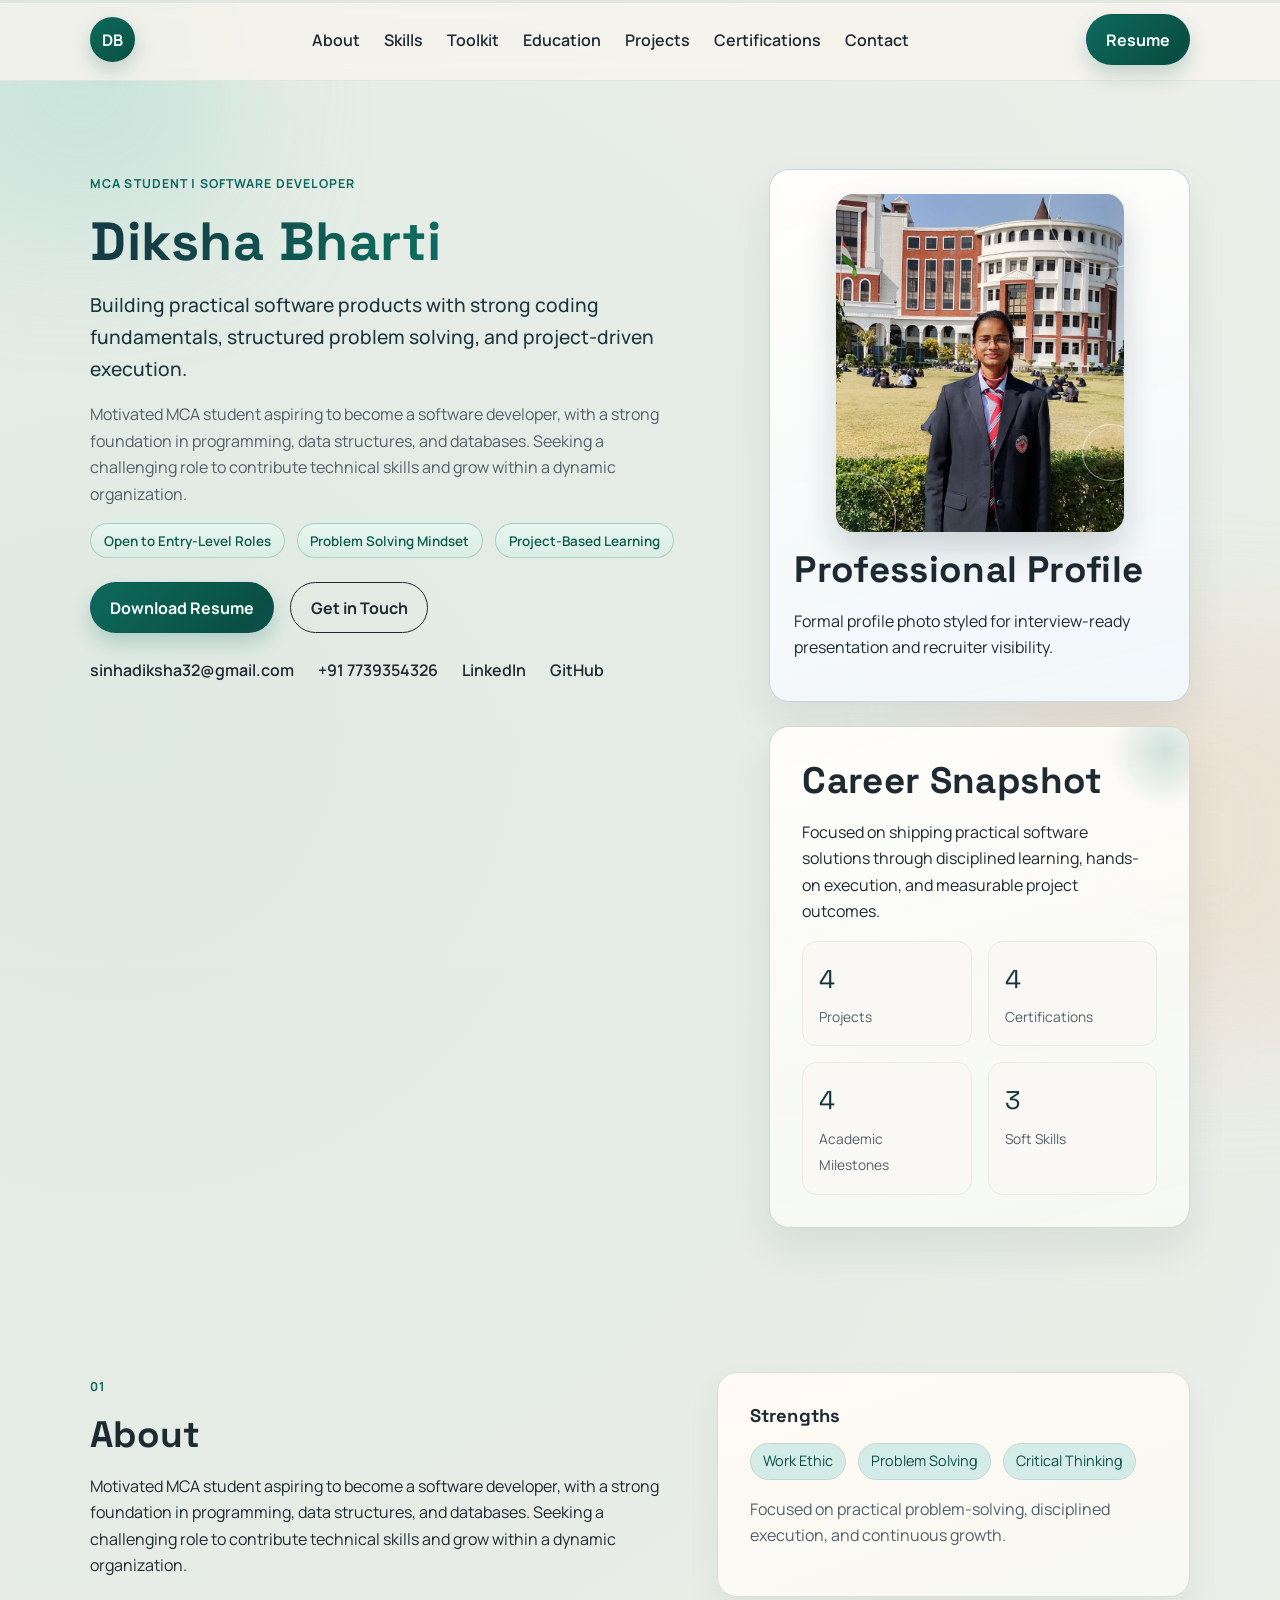
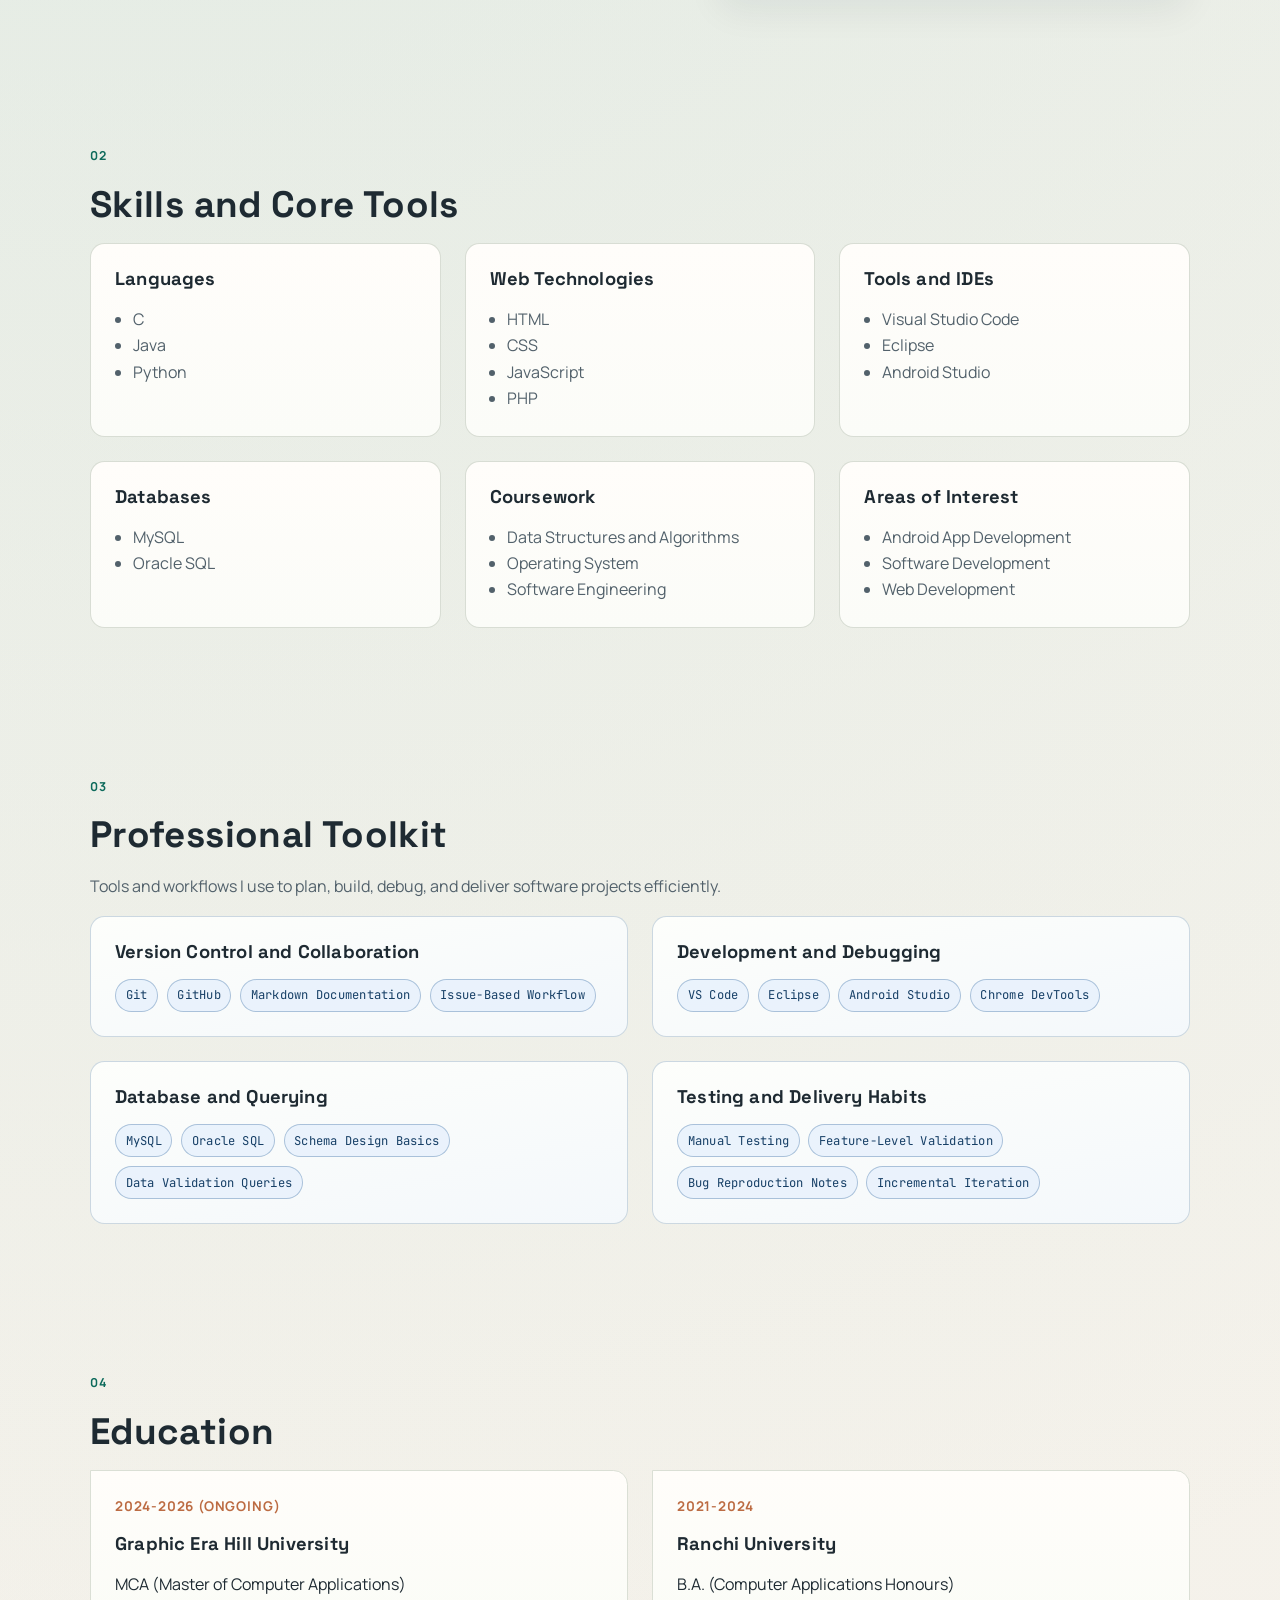
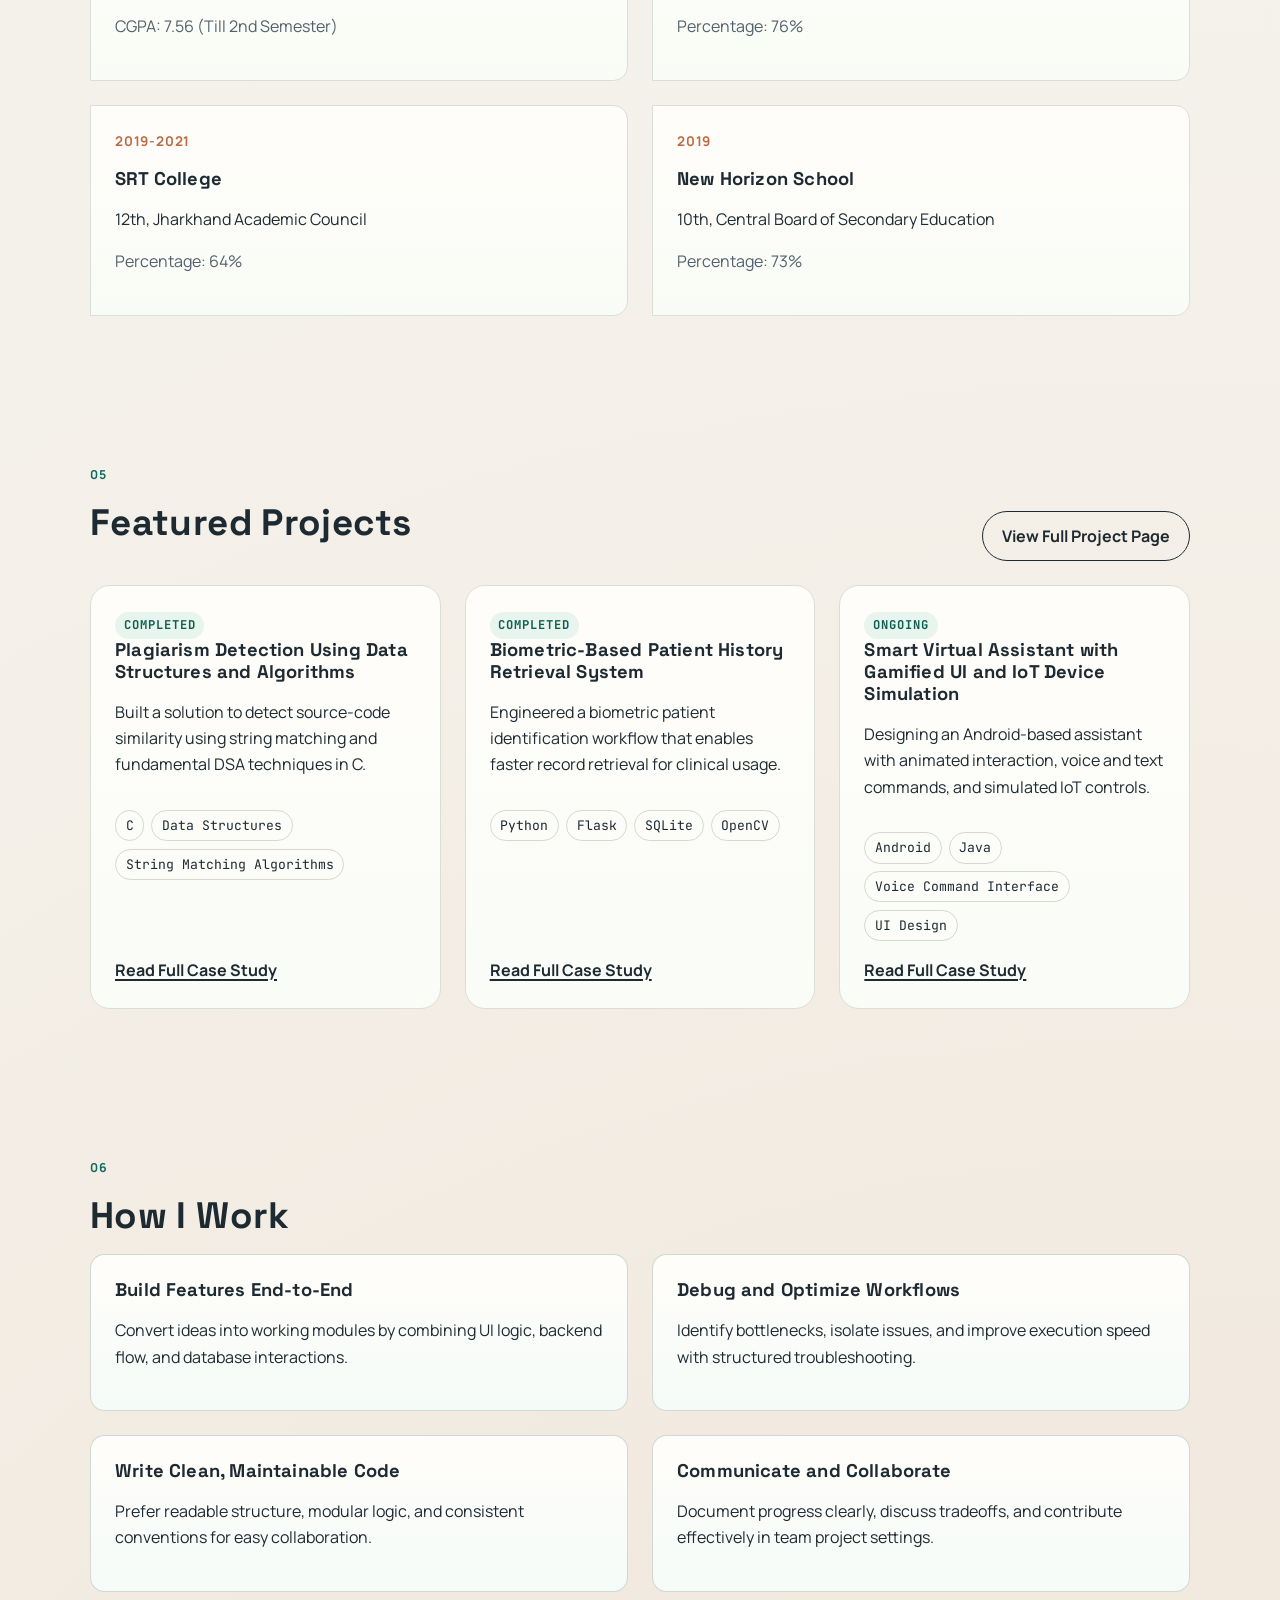
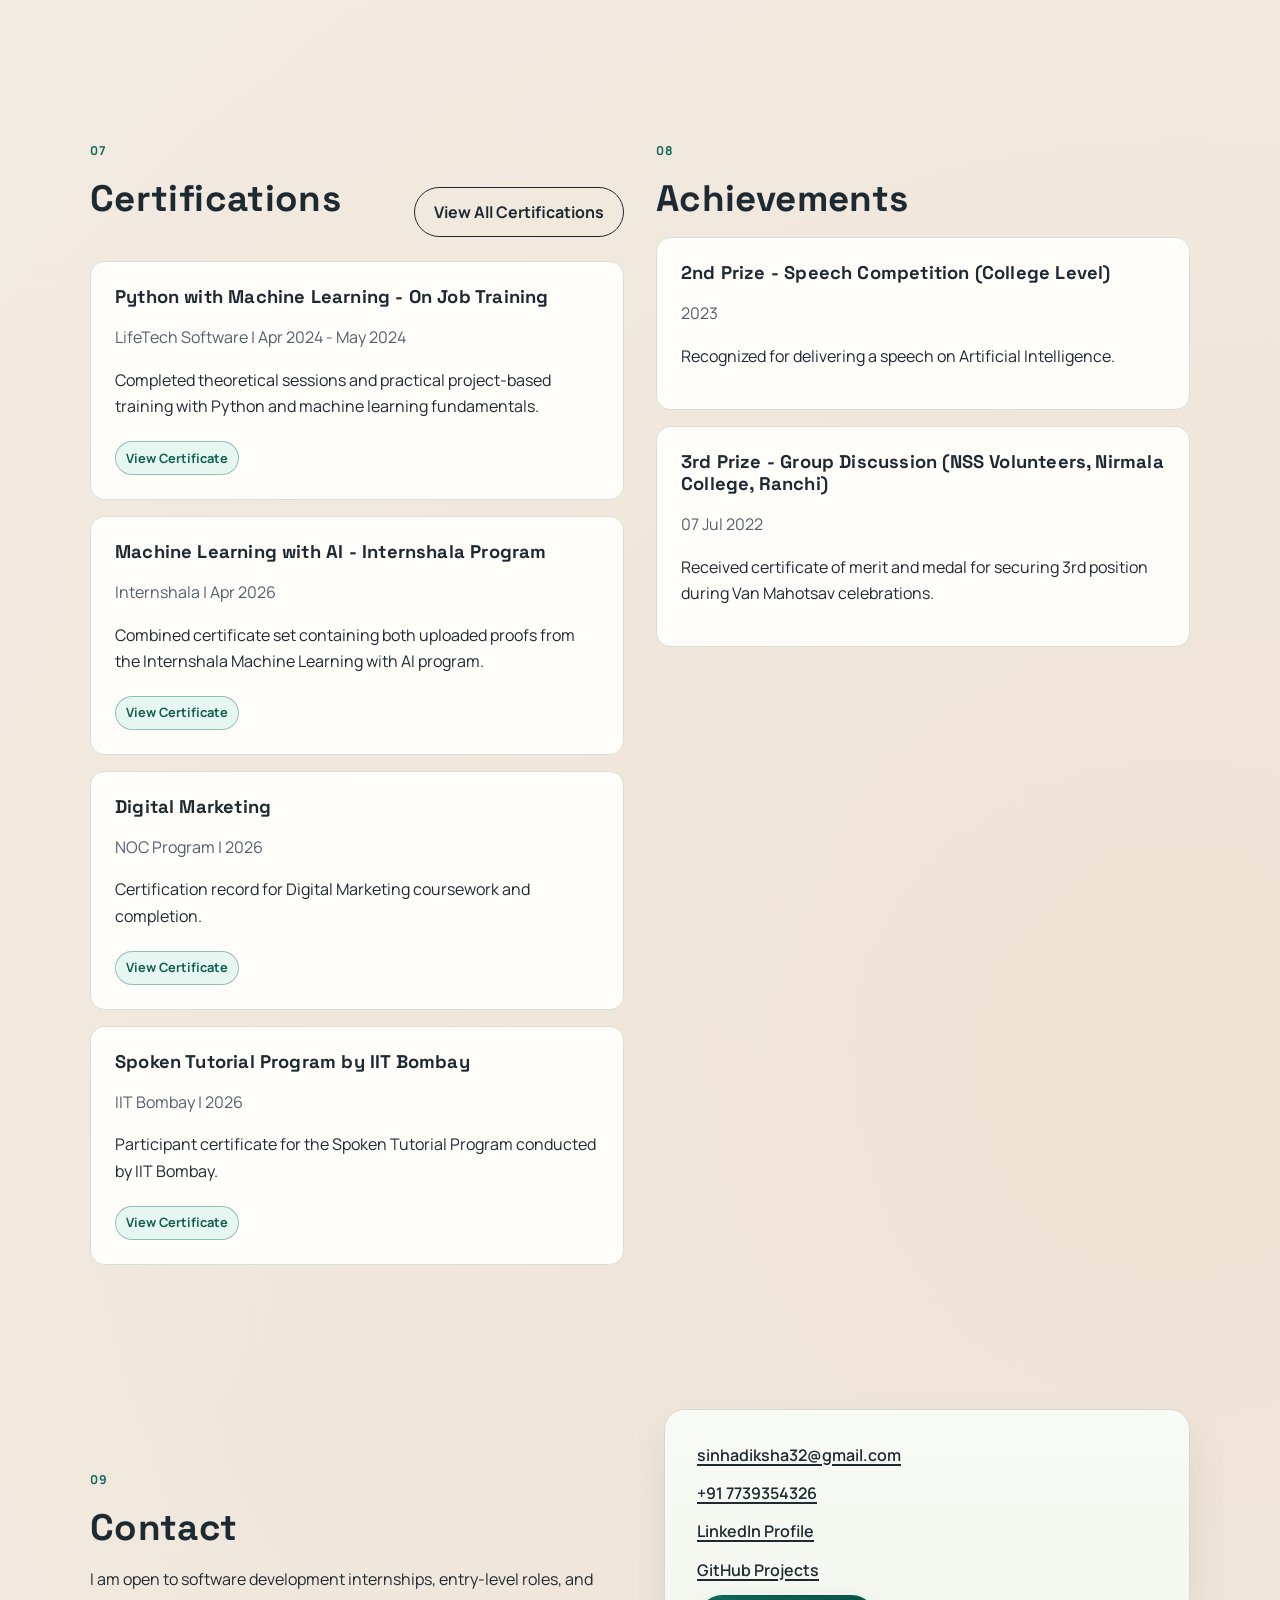
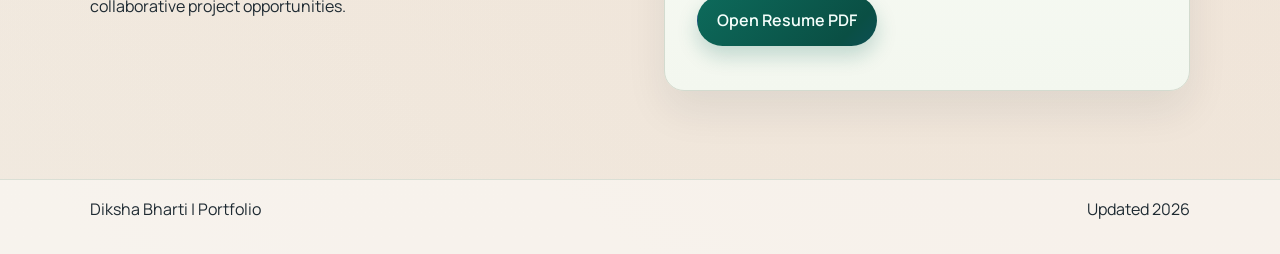
==== commit 96fffb77: "Enhance portfolio with professional photo, certifications page, project links, and viva guide" ====
--- a/index.html
+++ b/index.html
@@ -36,6 +36,7 @@
           <li><a class="nav-link" href="#toolkit">Toolkit</a></li>
           <li><a class="nav-link" href="#education">Education</a></li>
           <li><a class="nav-link" href="projects.html">Projects</a></li>
+          <li><a class="nav-link" href="certifications.html">Certifications</a></li>
           <li><a class="nav-link" href="#contact">Contact</a></li>
         </ul>
       </nav>
@@ -69,20 +70,20 @@
         </div>
         <div class="hero-side">
           <article class="avatar-card reveal">
-            <div class="avatar-stage" role="img" aria-label="Animated developer avatar illustration">
-              <span class="avatar-orbit orbit-a"></span>
-              <span class="avatar-orbit orbit-b"></span>
-              <span class="avatar-orbit orbit-c"></span>
-              <span class="avatar-dot dot-a"></span>
-              <span class="avatar-dot dot-b"></span>
-              <span class="avatar-dot dot-c"></span>
-              <div class="avatar-core">
-                <span class="avatar-initials">DB</span>
-                <span class="avatar-laptop"></span>
-              </div>
+            <div class="profile-photo-shell">
+              <span class="profile-photo-ring ring-a"></span>
+              <span class="profile-photo-ring ring-b"></span>
+              <span class="profile-photo-ring ring-c"></span>
+              <img
+                id="heroProfileImage"
+                class="profile-photo"
+                src="assets/images/diksha-professional-photo.jpeg"
+                alt="Diksha Bharti professional profile photo"
+                loading="lazy"
+              >
             </div>
-            <h2>Developer Presence</h2>
-            <p>Consistent learner with a practical engineering mindset and strong execution focus.</p>
+            <h2>Professional Profile</h2>
+            <p>Formal profile photo styled for interview-ready presentation and recruiter visibility.</p>
           </article>
           <aside class="hero-panel reveal">
             <h2>Career Snapshot</h2>
@@ -174,8 +175,13 @@
     <section class="section-frame reveal">
       <div class="layout-wrap dual-grid">
         <div>
-          <p class="section-kicker">07</p>
-          <h2>Certifications</h2>
+          <div class="section-header-row">
+            <div>
+              <p class="section-kicker">07</p>
+              <h2>Certifications</h2>
+            </div>
+            <a class="btn btn-outline" href="certifications.html">View All Certifications</a>
+          </div>
           <div id="certificationsList" class="stack-list"></div>
         </div>
         <div>
--- a/assets/css/styles.css
+++ b/assets/css/styles.css
@@ -325,104 +325,68 @@
 .avatar-card {
   position: relative;
   background: linear-gradient(165deg, rgba(255, 254, 251, 0.97), rgba(241, 247, 251, 0.95));
-  border: 1px solid rgba(201, 212, 221, 0.95);
+  border: 1px solid rgba(194, 209, 221, 0.9);
   border-radius: var(--radius-lg);
   box-shadow: var(--shadow-soft);
   padding: var(--space-4);
   overflow: hidden;
 }
 
-.avatar-stage {
-  width: min(100%, 17rem);
-  aspect-ratio: 1 / 1;
+.profile-photo-shell {
+  width: min(100%, 18rem);
+  aspect-ratio: 4 / 4.7;
   margin: 0 auto var(--space-3);
   position: relative;
-  display: grid;
-  place-items: center;
-}
-
-.avatar-orbit {
+  border-radius: 1.1rem;
+  overflow: hidden;
+  background: linear-gradient(155deg, #f1f9fd, #edf6f3);
+  box-shadow: 0 18px 34px rgba(17, 34, 44, 0.18);
+}
+
+.profile-photo {
+  width: 100%;
+  height: 100%;
+  object-fit: cover;
+  object-position: 52% 22%;
+  display: block;
+  transform: scale(1.01);
+}
+
+.profile-photo-ring {
   position: absolute;
   border-radius: 50%;
-  border: 1px dashed rgba(22, 79, 140, 0.35);
-}
-
-.orbit-a {
-  width: 100%;
-  height: 100%;
-  animation: spinOrbit 14s linear infinite;
-}
-
-.orbit-b {
-  width: 76%;
-  height: 76%;
-  border-color: rgba(13, 106, 91, 0.35);
-  animation: spinOrbitReverse 11s linear infinite;
-}
-
-.orbit-c {
-  width: 54%;
-  height: 54%;
-  border-color: rgba(188, 107, 66, 0.35);
-  animation: spinOrbit 8s linear infinite;
-}
-
-.avatar-dot {
-  position: absolute;
-  width: 0.58rem;
-  height: 0.58rem;
-  border-radius: 50%;
-  box-shadow: 0 0 0 4px rgba(255, 255, 255, 0.45);
-}
-
-.dot-a {
-  top: 8%;
-  left: 50%;
-  background: var(--accent);
-  transform: translateX(-50%);
-}
-
-.dot-b {
-  top: 56%;
-  right: 8%;
-  background: var(--accent-2);
-}
-
-.dot-c {
-  bottom: 9%;
-  left: 16%;
-  background: var(--accent-3);
-}
-
-.avatar-core {
-  width: 8.8rem;
-  height: 8.8rem;
-  border-radius: 50%;
-  background: linear-gradient(150deg, #103843 0%, #166178 55%, #1d4f7a 100%);
-  box-shadow: 0 22px 38px rgba(18, 39, 54, 0.3);
-  display: grid;
-  place-items: center;
-  position: relative;
-  animation: avatarFloat 5.4s ease-in-out infinite;
-}
-
-.avatar-initials {
-  font-family: "Space Grotesk", sans-serif;
-  font-size: 1.65rem;
-  font-weight: 700;
-  letter-spacing: 0.08em;
-  color: #eafaff;
-  transform: translateY(-0.45rem);
-}
-
-.avatar-laptop {
-  position: absolute;
-  bottom: 1.4rem;
-  width: 4.5rem;
-  height: 0.75rem;
-  border-radius: 0.22rem;
-  background: #d4e8ef;
-  box-shadow: 0 -0.9rem 0 0 #b3d1dc;
+  border: 1px solid rgba(255, 255, 255, 0.52);
+  z-index: 2;
+  pointer-events: none;
+}
+
+.ring-a {
+  width: 7.2rem;
+  height: 7.2rem;
+  top: -2.5rem;
+  right: -2.5rem;
+  background: radial-gradient(circle, rgba(22, 79, 140, 0.17) 0%, rgba(22, 79, 140, 0) 72%);
+  animation: profileGlow 8s ease-in-out infinite;
+}
+
+.ring-b {
+  width: 5.7rem;
+  height: 5.7rem;
+  bottom: -2rem;
+  left: -1.9rem;
+  background: radial-gradient(circle, rgba(13, 106, 91, 0.2) 0%, rgba(13, 106, 91, 0) 72%);
+  animation: profileGlow 10s ease-in-out infinite;
+  animation-delay: 1s;
+}
+
+.ring-c {
+  width: 3.6rem;
+  height: 3.6rem;
+  bottom: 15%;
+  right: -1rem;
+  background: radial-gradient(circle, rgba(188, 107, 66, 0.19) 0%, rgba(188, 107, 66, 0) 70%);
+  animation: profileGlow 6.8s ease-in-out infinite;
+  animation-delay: 0.6s;
 }
 
 .eyebrow,
@@ -956,6 +920,26 @@
   gap: var(--space-4);
 }
 
+.certification-grid {
+  display: grid;
+  gap: var(--space-4);
+}
+
+.certification-card {
+  background: linear-gradient(180deg, #fffdfa, #f9fcf8);
+  border: 1px solid rgba(212, 219, 209, 0.95);
+  border-radius: var(--radius-lg);
+  padding: var(--space-5);
+  box-shadow: var(--shadow-soft);
+  transition: transform 0.3s ease, box-shadow 0.3s ease, border-color 0.3s ease;
+}
+
+.certification-card:hover {
+  transform: translateY(-4px);
+  border-color: rgba(13, 106, 91, 0.36);
+  box-shadow: var(--shadow-lift);
+}
+
 .project-detail-card {
   background: linear-gradient(180deg, #fffdfa, #f9fcf8);
   border: 1px solid rgba(212, 219, 209, 0.95);
@@ -1094,31 +1078,15 @@
   }
 }
 
-@keyframes avatarFloat {
+@keyframes profileGlow {
   0%,
   100% {
-    transform: translateY(0);
+    transform: scale(1);
+    opacity: 0.72;
   }
   50% {
-    transform: translateY(-8px);
-  }
-}
-
-@keyframes spinOrbit {
-  0% {
-    transform: rotate(0deg);
-  }
-  100% {
-    transform: rotate(360deg);
-  }
-}
-
-@keyframes spinOrbitReverse {
-  0% {
-    transform: rotate(360deg);
-  }
-  100% {
-    transform: rotate(0deg);
+    transform: scale(1.08);
+    opacity: 0.95;
   }
 }
 
@@ -1205,8 +1173,8 @@
     padding-top: var(--space-6);
   }
 
-  .avatar-stage {
-    width: min(100%, 14rem);
+  .profile-photo-shell {
+    width: min(100%, 15rem);
   }
 
   .hero-actions {
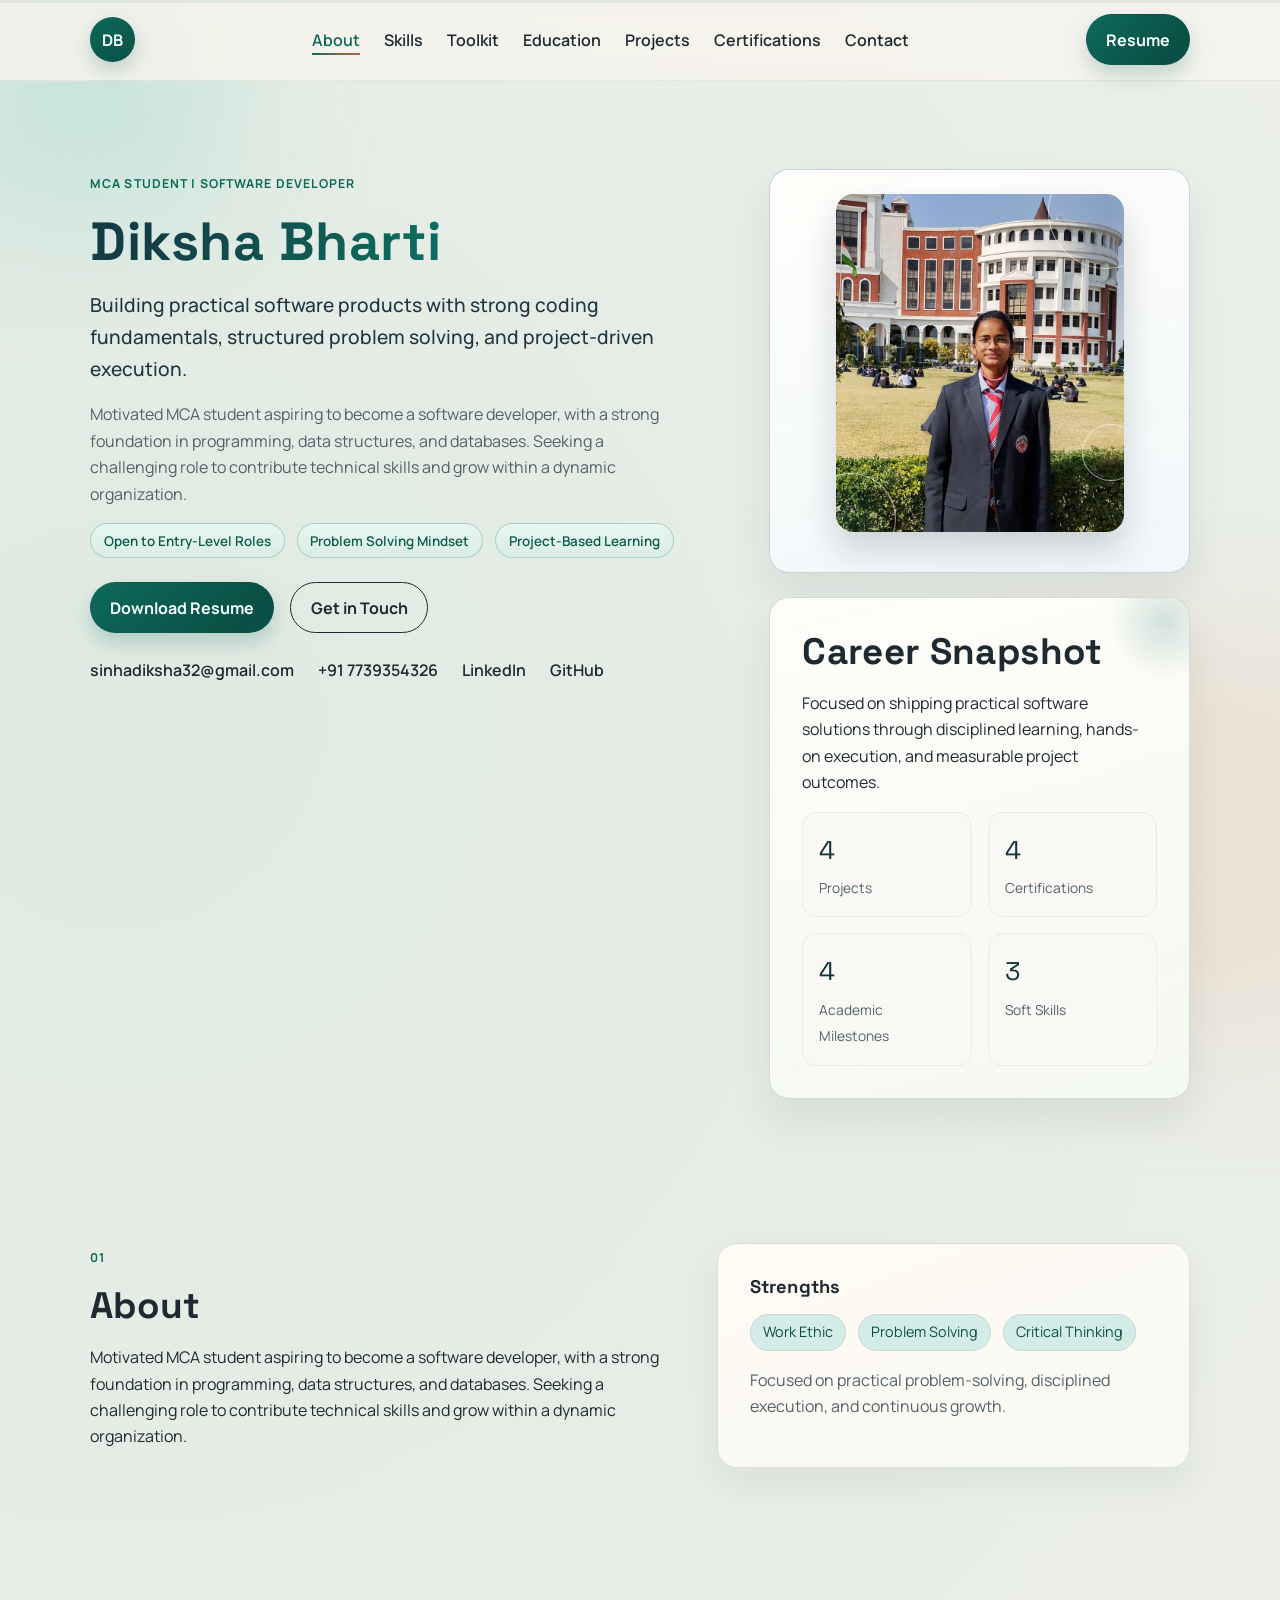
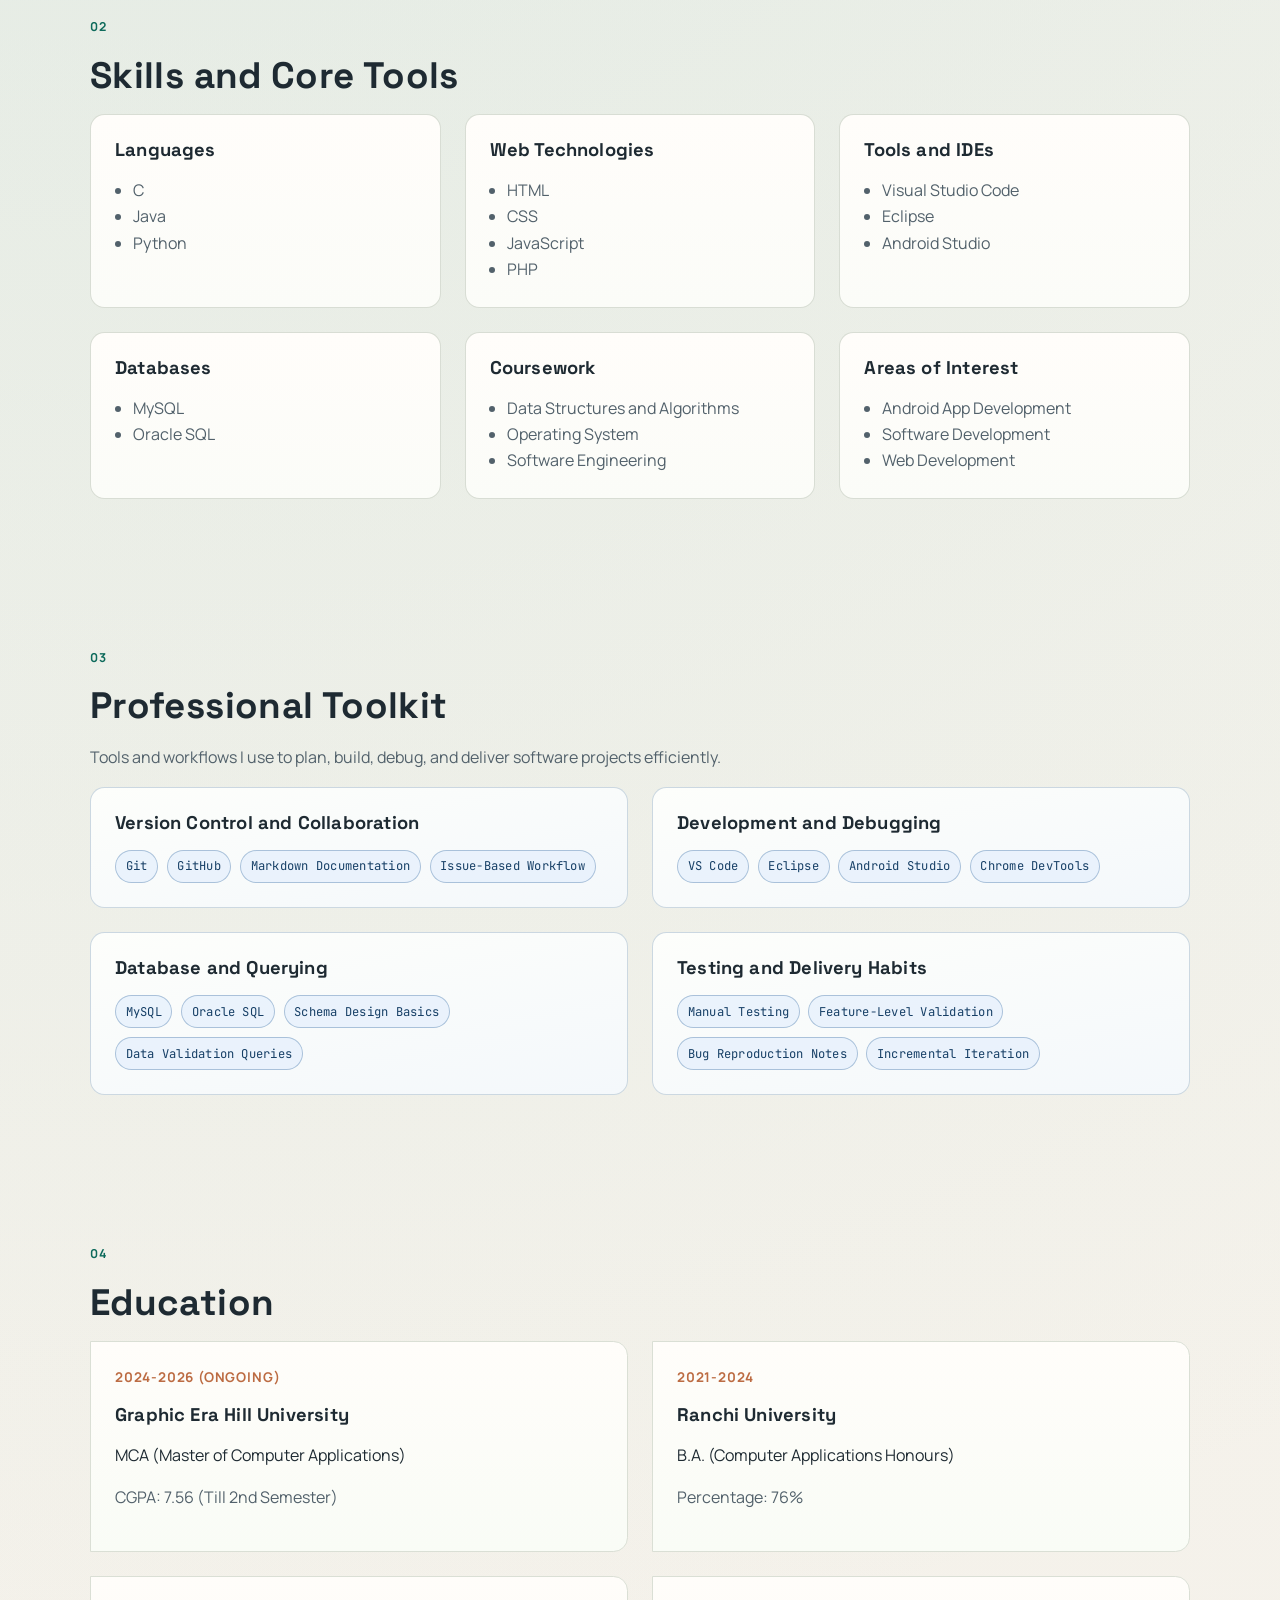
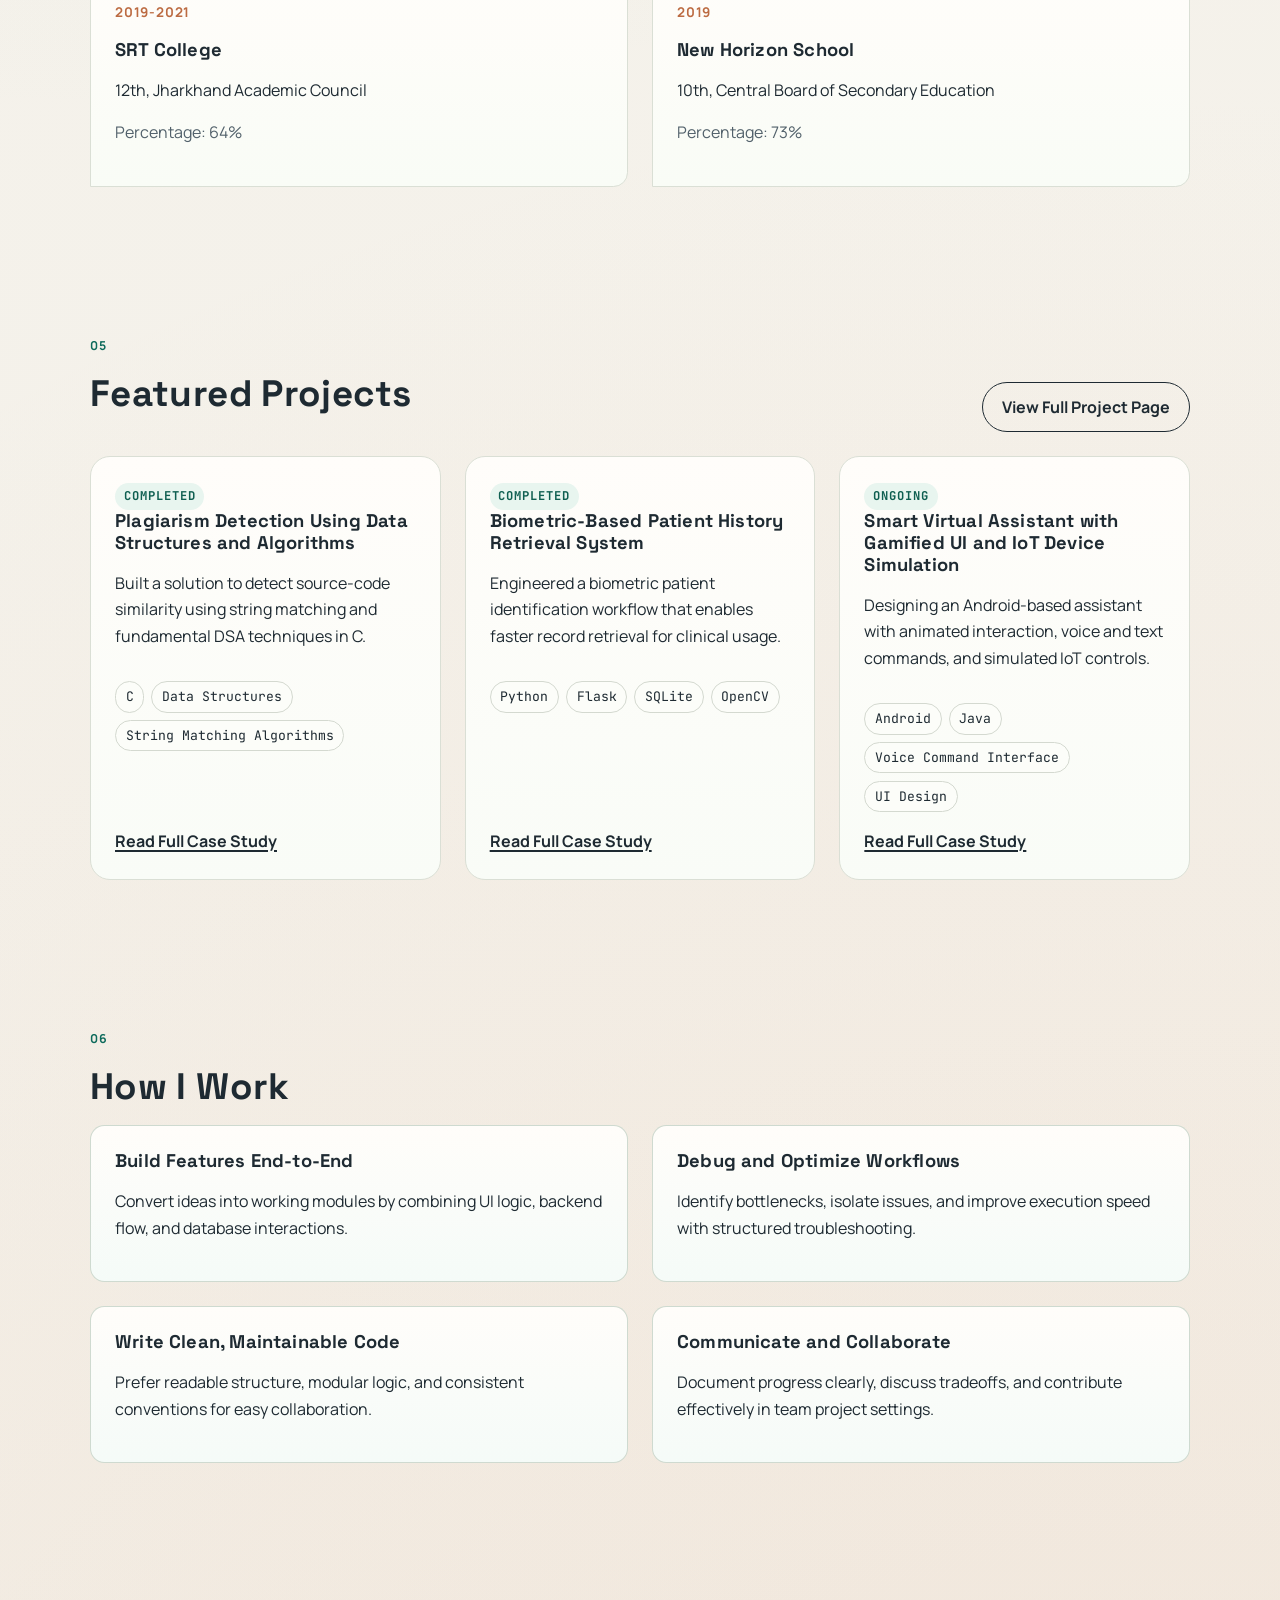
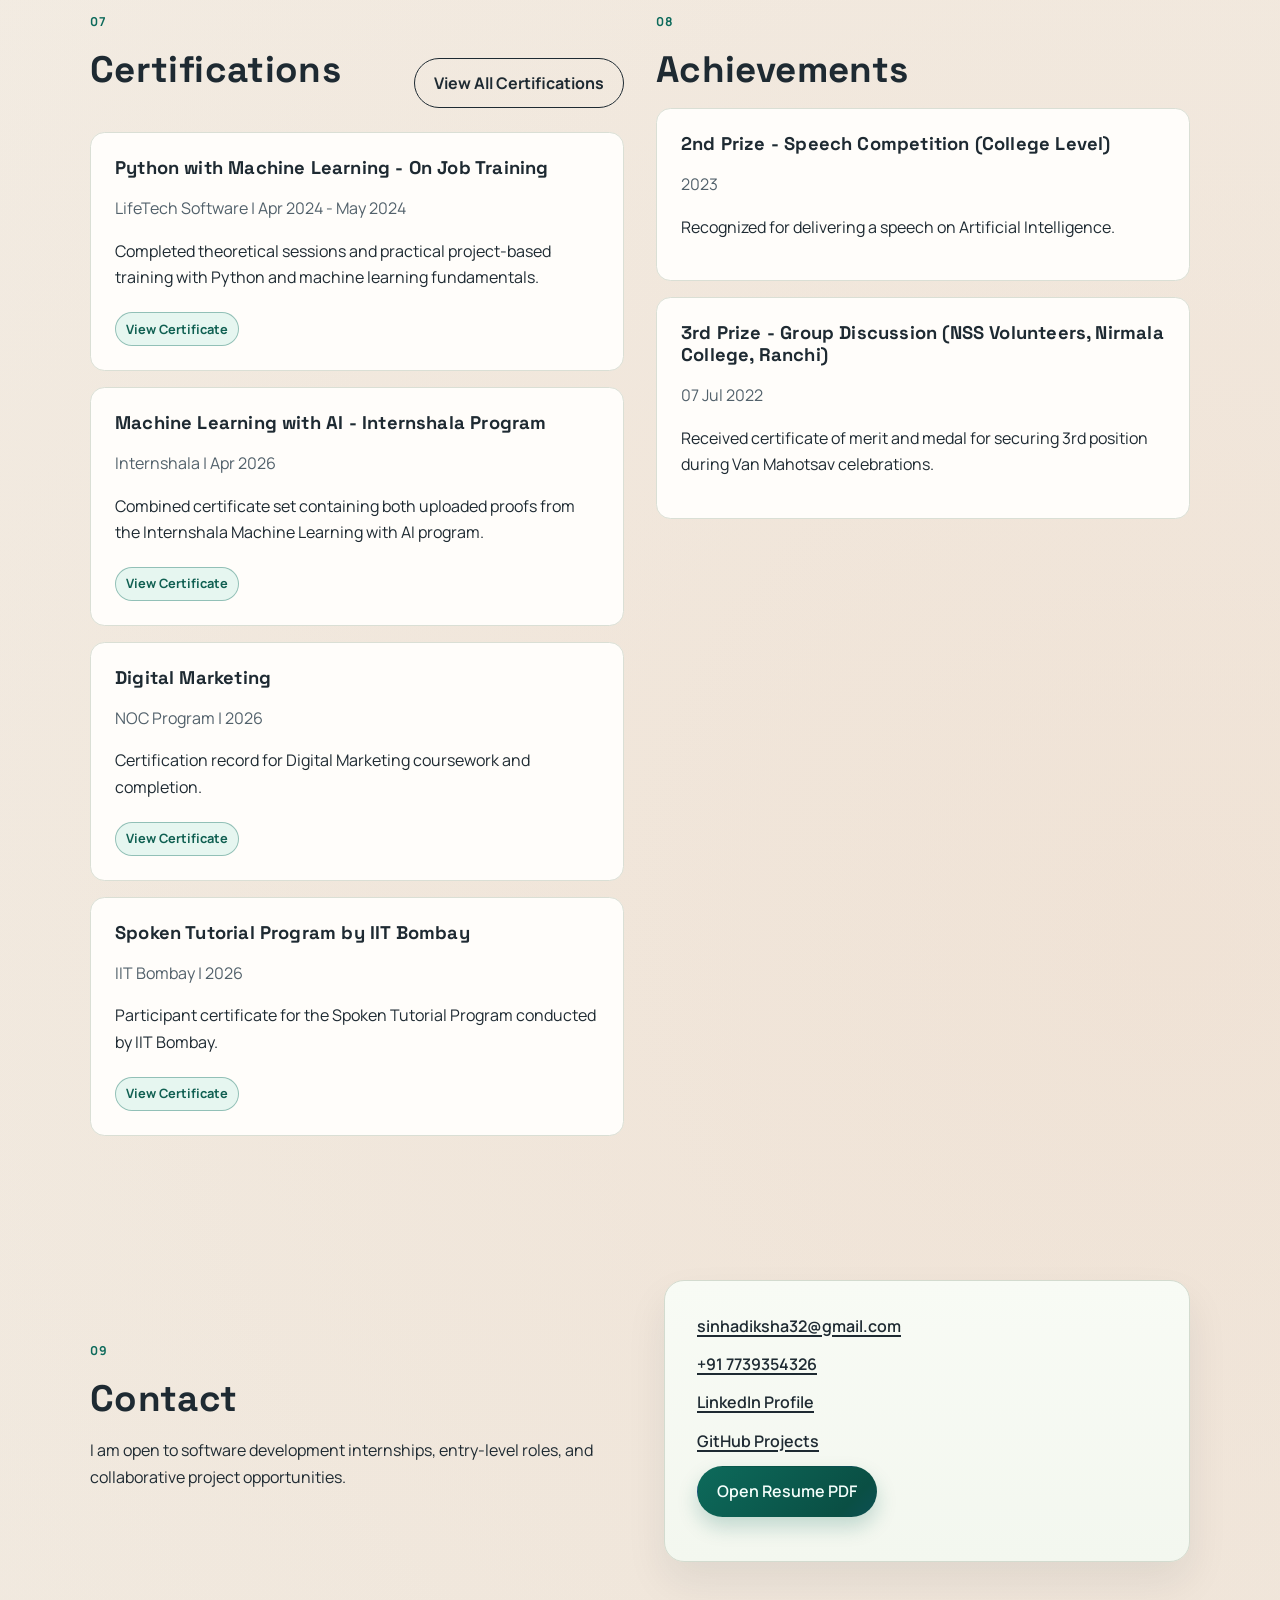
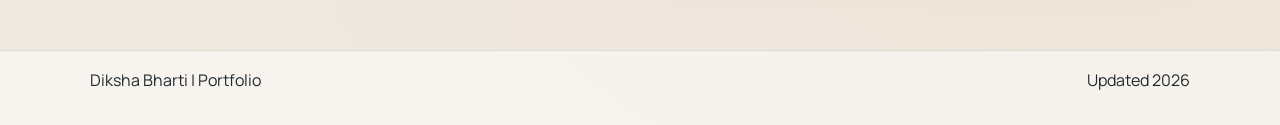
==== commit c0b7d5cb: "Remove hero text lines below professional photo" ====
--- a/index.html
+++ b/index.html
@@ -82,8 +82,6 @@
                 loading="lazy"
               >
             </div>
-            <h2>Professional Profile</h2>
-            <p>Formal profile photo styled for interview-ready presentation and recruiter visibility.</p>
           </article>
           <aside class="hero-panel reveal">
             <h2>Career Snapshot</h2>
